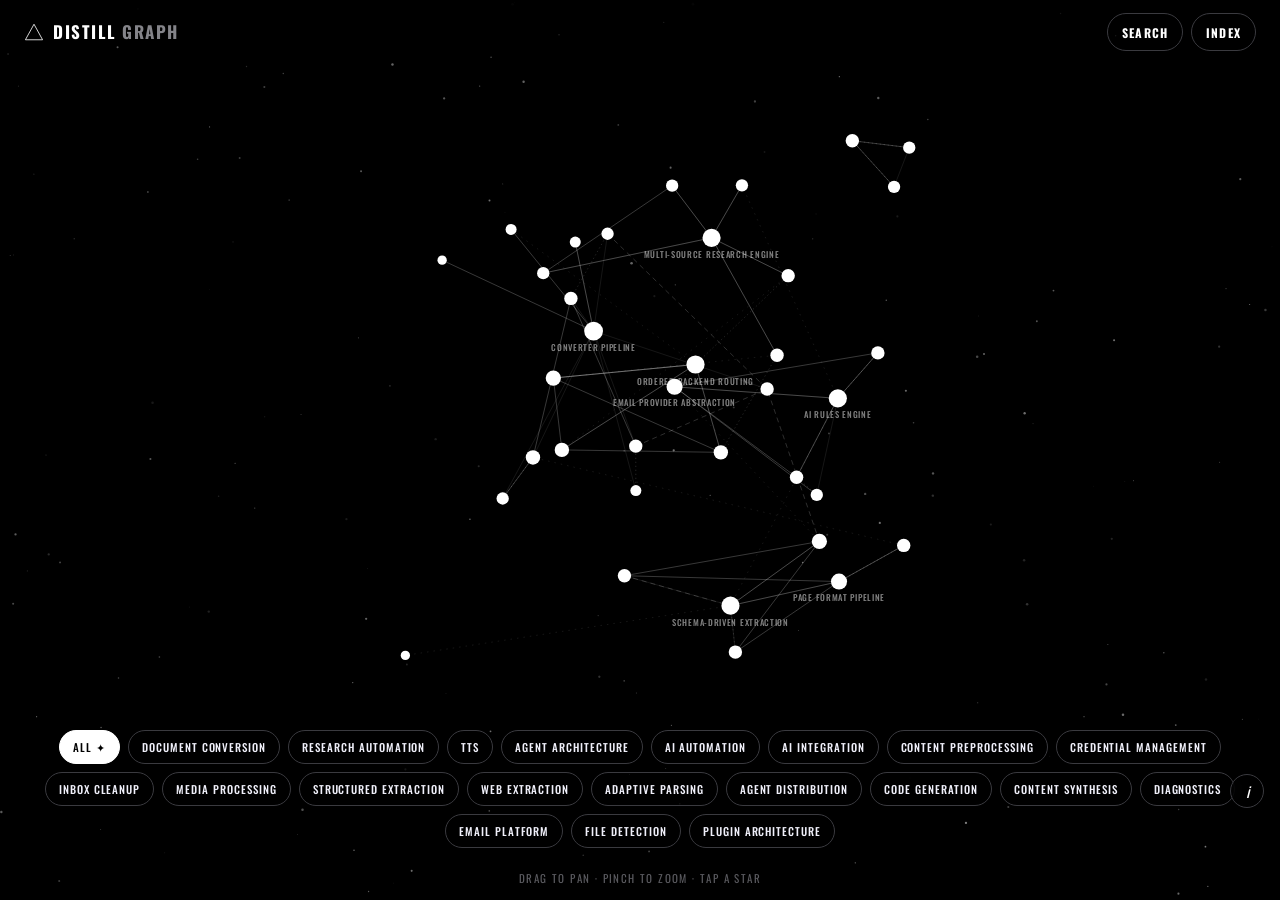
==== index.html @ c98cecdb "Build SpaceX-inspired PWA star chart for the distill-it knowledge graph Renders graph.json (36 patte" ====
<!DOCTYPE html>
<html lang="en">
<head>
<meta charset="UTF-8" />
<meta name="viewport" content="width=device-width, initial-scale=1.0, viewport-fit=cover" />
<meta name="theme-color" content="#000000" />
<meta name="description" content="A star chart of 33 engineering patterns distilled from 6 open-source repositories. Tap a star to read the study doc and build spec." />

<title>Distill ▲ Graph</title>

<!-- PWA -->
<link rel="manifest" href="manifest.webmanifest" />
<link rel="apple-touch-icon" href="icons/icon-192.png" />
<meta name="apple-mobile-web-app-capable" content="yes" />
<meta name="mobile-web-app-capable" content="yes" />
<meta name="apple-mobile-web-app-status-bar-style" content="black-translucent" />
<meta name="apple-mobile-web-app-title" content="Distill" />

<!-- Open Graph -->
<meta property="og:title" content="Distill ▲ Graph" />
<meta property="og:description" content="A star chart of 33 engineering patterns distilled from 6 repositories." />
<meta property="og:type" content="website" />

<!-- Type: D-DIN (brand) with Oswald (condensed) + Inter (body) as the resilient substitutes named in the brief -->
<link rel="preconnect" href="https://fonts.googleapis.com" />
<link rel="preconnect" href="https://fonts.gstatic.com" crossorigin />
<link rel="preconnect" href="https://fonts.cdnfonts.com" />
<link href="https://fonts.googleapis.com/css2?family=Oswald:wght@300;400;500;700&family=Inter:wght@400;500;700&display=swap" rel="stylesheet" />
<link href="https://fonts.cdnfonts.com/css/d-din" rel="stylesheet" />

<link rel="stylesheet" href="styles.css" />
</head>
<body>

<!-- ============ LOADER : the constellation forms ============ -->
<div id="loader" aria-hidden="true">
  <div class="loader-inner">
    <svg class="mark" viewBox="0 0 48 44" width="40" height="37" aria-hidden="true">
      <path d="M24 2 L46 42 L2 42 Z" fill="none" stroke="#ffffff" stroke-width="1.5" />
    </svg>
    <div class="loader-word">DISTILL <i>▲</i> GRAPH</div>
    <div class="loader-sub">MAPPING 33 PATTERNS · 6 REPOSITORIES</div>
    <div class="loader-track"><span id="loader-bar"></span></div>
  </div>
</div>

<!-- ============ TOP NAV (overlay) ============ -->
<header id="nav">
  <a class="brand" href="./" aria-label="Distill Graph — home">
    <svg class="brand-mark" viewBox="0 0 48 44" width="20" height="18" aria-hidden="true">
      <path d="M24 3 L45 41 L3 41 Z" fill="none" stroke="currentColor" stroke-width="2" />
    </svg>
    <span class="brand-word">DISTILL <em>GRAPH</em></span>
  </a>

  <div class="nav-actions">
    <button class="nav-btn" id="search-btn" aria-label="Search patterns">SEARCH</button>
    <button class="nav-btn" id="view-btn" aria-pressed="false">INDEX</button>
  </div>

  <div id="search-bar" hidden>
    <input id="search-input" type="search" placeholder="SEARCH PATTERNS, DOMAINS, REPOS…" autocomplete="off" spellcheck="false" aria-label="Search patterns" />
    <button class="nav-btn" id="search-close" aria-label="Close search">CLOSE</button>
  </div>
</header>

<!-- ============ MAP VIEW : the sky ============ -->
<main id="map-view">
  <svg id="sky" aria-label="Knowledge graph star map"></svg>

  <!-- constellation filter rail -->
  <nav id="domain-rail" aria-label="Filter by domain"></nav>

  <p id="hint">DRAG TO PAN · PINCH TO ZOOM · TAP A STAR</p>

  <button id="legend-btn" aria-label="Show edge legend">i</button>
  <div id="legend" hidden>
    <h4>EDGES</h4>
    <div class="leg-row"><span class="leg-line solid bright"></span>DEPENDS&nbsp;ON</div>
    <div class="leg-row"><span class="leg-line solid"></span>SAME&nbsp;REPO</div>
    <div class="leg-row"><span class="leg-line dotted"></span>SAME&nbsp;DOMAIN</div>
    <div class="leg-row"><span class="leg-line dashed"></span>ALTERNATIVE&nbsp;TO</div>
    <div class="leg-row"><span class="leg-line faint-dash"></span>SIMILAR&nbsp;PATTERN</div>
    <h4 style="margin-top:14px">SIZE</h4>
    <div class="leg-row"><span class="leg-star"></span>BRIGHTER = MORE CONNECTED</div>
  </div>
</main>

<!-- ============ INDEX VIEW : the manifest ============ -->
<section id="index-view" hidden>
  <div class="index-head">
    <p class="eyebrow">REPOSITORY INTELLIGENCE</p>
    <h1>INDEX</h1>
    <p class="index-stats" id="index-stats"></p>
  </div>
  <div id="index-list"></div>
  <footer class="site-footer">
    <span>DISTILL ▲ GRAPH</span>
    <span>BUILT WITH CLAUDE CODE · DATA FROM <a href="https://github.com/derrick-ships/distill-it" target="_blank" rel="noopener">DISTILL-IT</a></span>
  </footer>
</section>

<!-- ============ DETAIL SHEET ============ -->
<div id="scrim" hidden></div>
<aside id="sheet" hidden aria-label="Pattern detail" role="dialog" aria-modal="true">
  <button class="sheet-grip" id="sheet-grip" aria-label="Close detail"></button>
  <div class="sheet-body" id="sheet-body"></div>
</aside>

<script src="vendor/d3.v7.min.js"></script>
<script src="app.js"></script>
<script>
  if ("serviceWorker" in navigator) {
    window.addEventListener("load", () => {
      navigator.serviceWorker.register("sw.js").catch(() => {});
    });
  }
</script>
</body>
</html>
---- styles.css ----
/* ============================================================
   DISTILL ▲ GRAPH — SpaceX-inspired star chart
   Pure black canvas · white D-DIN display · zero accent color
   Tokens derived from DESIGN-spacex.md
   ============================================================ */

:root {
  /* color — black/white only, per brief */
  --black:        #000000;
  --soft:         #0a0a0a;
  --white:        #ffffff;
  --mute:         #f0f0fa;
  --hair:         #3a3a3f;
  --hair-soft:    #1c1c20;
  --ink-mute:     #5a5a5f;

  /* type */
  --display: "D-DIN", "Oswald", "Arial Narrow", Arial, sans-serif;
  --body:    "D-DIN", "Inter", system-ui, -apple-system, sans-serif;

  /* radius */
  --r-xs: 4px;
  --r-sm: 8px;
  --r-pill: 32px;

  /* spacing */
  --s-xxs: 4px; --s-xs: 8px; --s-sm: 12px; --s-md: 16px;
  --s-lg: 18px; --s-xl: 24px; --s-xxl: 32px; --s-huge: 48px;

  --nav-h: 56px;
}

* { box-sizing: border-box; margin: 0; padding: 0; }

html, body { height: 100%; }

body {
  background: var(--black);
  color: var(--white);
  font-family: var(--body);
  font-size: 16px;
  line-height: 1.5;
  letter-spacing: 0.32px;
  -webkit-font-smoothing: antialiased;
  text-rendering: optimizeLegibility;
  overflow: hidden;
  overscroll-behavior: none;
}

a { color: inherit; }

::selection { background: var(--white); color: var(--black); }

/* visible keyboard focus everywhere */
:focus-visible {
  outline: 1.5px solid var(--white);
  outline-offset: 3px;
}

/* ===================== LOADER ===================== */
#loader {
  position: fixed; inset: 0; z-index: 100;
  background: var(--black);
  display: grid; place-items: center;
  transition: opacity 0.7s ease, visibility 0.7s;
}
#loader.gone { opacity: 0; visibility: hidden; pointer-events: none; }
.loader-inner { text-align: center; padding: 0 24px; }
.loader-inner .mark { opacity: 0; animation: markIn 0.9s ease forwards; }
.loader-word {
  font-family: var(--display);
  font-weight: 700;
  text-transform: uppercase;
  font-size: clamp(28px, 9vw, 44px);
  line-height: 0.95;
  letter-spacing: 1.6px;
  margin-top: 18px;
}
.loader-word i { font-style: normal; opacity: 0.5; margin: 0 2px; }
.loader-sub {
  font-family: var(--display);
  text-transform: uppercase;
  font-size: 11px;
  letter-spacing: 1.6px;
  color: var(--mute);
  opacity: 0.6;
  margin-top: 12px;
}
.loader-track {
  width: min(220px, 60vw); height: 1px;
  background: var(--hair);
  margin: 24px auto 0;
  overflow: hidden;
}
#loader-bar {
  display: block; height: 100%; width: 0%;
  background: var(--white);
  transition: width 0.25s linear;
}
@keyframes markIn { to { opacity: 1; } }

/* far-background dust twinkle (decorative depth) */
@keyframes twinkle {
  0%, 100% { opacity: 0.12; }
  50%      { opacity: 0.55; }
}

/* ===================== TOP NAV ===================== */
#nav {
  position: fixed; top: 0; left: 0; right: 0; z-index: 40;
  display: flex; align-items: center; justify-content: space-between;
  height: calc(var(--nav-h) + env(safe-area-inset-top));
  padding: env(safe-area-inset-top) var(--s-md) 0;
  background: linear-gradient(to bottom, rgba(0,0,0,0.85), rgba(0,0,0,0));
  pointer-events: none;
}
#nav > * { pointer-events: auto; }

.brand {
  display: inline-flex; align-items: center; gap: 9px;
  text-decoration: none; color: var(--white);
}
.brand-mark { display: block; flex-shrink: 0; }
.brand-word {
  font-family: var(--display);
  font-weight: 700;
  text-transform: uppercase;
  font-size: 15px;
  letter-spacing: 1.5px;
}
.brand-word em { font-style: normal; color: var(--mute); opacity: 0.55; }

.nav-actions { display: flex; gap: var(--s-xs); }
.nav-btn {
  font-family: var(--display);
  font-weight: 700;
  text-transform: uppercase;
  font-size: 12px;
  letter-spacing: 1.17px;
  color: var(--white);
  background: transparent;
  border: 1px solid var(--hair);
  border-radius: var(--r-pill);
  padding: 9px 14px;
  min-height: 38px;
  cursor: pointer;
  transition: border-color 0.15s, background 0.15s, color 0.15s;
  white-space: nowrap;
}
.nav-btn:hover { border-color: var(--white); }
.nav-btn[aria-pressed="true"] { background: var(--white); color: var(--black); border-color: var(--white); }

/* search bar (expands over nav) */
#search-bar {
  position: absolute; top: 0; left: 0; right: 0;
  height: calc(var(--nav-h) + env(safe-area-inset-top));
  padding: env(safe-area-inset-top) var(--s-md) 0;
  display: flex; align-items: center; gap: var(--s-xs);
  background: var(--black);
}
#search-bar[hidden] { display: none; }
#search-input {
  flex: 1; min-width: 0;
  background: transparent;
  border: none;
  border-bottom: 1px solid var(--hair);
  color: var(--white);
  font-family: var(--display);
  font-weight: 400;
  text-transform: uppercase;
  font-size: 14px;
  letter-spacing: 1px;
  padding: 10px 2px;
  outline: none;
}
#search-input::placeholder { color: var(--ink-mute); }
#search-input:focus { border-bottom-color: var(--white); }

/* ===================== MAP VIEW ===================== */
#map-view { position: fixed; inset: 0; }
#sky { width: 100%; height: 100%; display: block; touch-action: none; }

/* edges — monochrome, differentiated by dash + opacity (not color) */
.edge {
  stroke: var(--white);
  fill: none;
  vector-effect: non-scaling-stroke;
  transition: stroke-opacity 0.3s ease;
}
.edge.depends-on     { stroke-opacity: 0.22; }
.edge.same-repo      { stroke-opacity: 0.085; }
.edge.same-domain    { stroke-opacity: 0.14; stroke-dasharray: 0.5 3.5; stroke-linecap: round; }
.edge.alternative-to { stroke-opacity: 0.18; stroke-dasharray: 5 4; }
.edge.similar-pattern{ stroke-opacity: 0.09; stroke-dasharray: 1.5 5; }
.edge.lit            { stroke-opacity: 0.8 !important; }
.edge.dim            { stroke-opacity: 0.025 !important; }

/* nodes — stars */
.node { cursor: pointer; transition: opacity 0.3s ease; }
.node .halo { fill: var(--white); opacity: 0; transition: opacity 0.3s; pointer-events: none; }
.node .hit  { fill: transparent; }
.node .star { fill: var(--white); transition: opacity 0.2s; }
.node .label {
  fill: var(--white);
  font-family: var(--display);
  font-weight: 500;
  text-transform: uppercase;
  font-size: 8.5px;
  letter-spacing: 0.7px;
  text-anchor: middle;
  pointer-events: none;
  opacity: 0;
  transition: opacity 0.25s;
}
.node.show-label .label { opacity: 0.5; }
.node.dim { opacity: 0.12; }
.node.lit .halo { opacity: 0.16; }
.node.lit .label { opacity: 0.92; }
.node.selected .halo { opacity: 0.28; }
.node.selected .label { opacity: 1; }

/* constellation filter rail */
#domain-rail {
  position: fixed; left: 0; right: 0;
  bottom: calc(env(safe-area-inset-bottom) + 44px);
  z-index: 30;
  display: flex; gap: var(--s-xs);
  padding: 0 var(--s-md);
  overflow-x: auto;
  scrollbar-width: none;
  -webkit-overflow-scrolling: touch;
  mask-image: linear-gradient(to right, transparent 0, #000 14px, #000 calc(100% - 14px), transparent 100%);
}
#domain-rail::-webkit-scrollbar { display: none; }
.chip {
  flex: 0 0 auto;
  font-family: var(--display);
  font-weight: 500;
  text-transform: uppercase;
  font-size: 11px;
  letter-spacing: 0.96px;
  color: var(--mute);
  background: rgba(0,0,0,0.5);
  border: 1px solid var(--hair);
  border-radius: var(--r-pill);
  padding: 8px 13px;
  min-height: 34px;
  cursor: pointer;
  backdrop-filter: blur(6px);
  -webkit-backdrop-filter: blur(6px);
  transition: border-color 0.15s, color 0.15s, background 0.15s;
  white-space: nowrap;
}
.chip:hover { border-color: var(--white); color: var(--white); }
.chip.active { background: var(--white); color: var(--black); border-color: var(--white); }

#hint {
  position: fixed; left: 0; right: 0;
  bottom: calc(env(safe-area-inset-bottom) + 14px);
  z-index: 25;
  text-align: center;
  font-family: var(--display);
  text-transform: uppercase;
  font-size: 10px;
  letter-spacing: 1.4px;
  color: var(--ink-mute);
  transition: opacity 0.5s;
}
#hint.gone { opacity: 0; }

/* legend */
#legend-btn {
  position: fixed; z-index: 30;
  right: var(--s-md);
  bottom: calc(env(safe-area-inset-bottom) + 92px);
  width: 34px; height: 34px;
  border-radius: 50%;
  border: 1px solid var(--hair);
  background: rgba(0,0,0,0.5);
  backdrop-filter: blur(6px);
  -webkit-backdrop-filter: blur(6px);
  color: var(--white);
  font-family: var(--display);
  font-style: italic;
  font-size: 15px;
  cursor: pointer;
}
#legend-btn:hover { border-color: var(--white); }
#legend {
  position: fixed; z-index: 31;
  right: var(--s-md);
  bottom: calc(env(safe-area-inset-bottom) + 134px);
  background: rgba(10,10,10,0.92);
  border: 1px solid var(--hair);
  border-radius: var(--r-sm);
  padding: 14px 16px;
  backdrop-filter: blur(10px);
  -webkit-backdrop-filter: blur(10px);
}
#legend[hidden] { display: none; }
#legend h4 {
  font-family: var(--display); font-weight: 700;
  text-transform: uppercase; font-size: 10px; letter-spacing: 1px;
  color: var(--ink-mute); margin-bottom: 9px;
}
.leg-row {
  display: flex; align-items: center; gap: 10px;
  font-family: var(--display); text-transform: uppercase;
  font-size: 10.5px; letter-spacing: 0.8px; color: var(--mute);
  margin-bottom: 7px;
}
.leg-line { width: 22px; height: 0; flex-shrink: 0; border-top: 1px solid rgba(255,255,255,0.7); }
.leg-line.solid.bright { border-top-color: #fff; }
.leg-line.solid { border-top-color: rgba(255,255,255,0.35); }
.leg-line.dotted { border-top: 1px dotted rgba(255,255,255,0.6); }
.leg-line.dashed { border-top: 1px dashed rgba(255,255,255,0.7); }
.leg-line.faint-dash { border-top: 1px dashed rgba(255,255,255,0.3); }
.leg-star { width: 8px; height: 8px; border-radius: 50%; background: #fff; flex-shrink: 0; box-shadow: 0 0 6px 1px rgba(255,255,255,0.5); }

/* ===================== INDEX VIEW ===================== */
#index-view {
  position: fixed; inset: 0; z-index: 20;
  background: var(--black);
  overflow-y: auto;
  -webkit-overflow-scrolling: touch;
  padding-top: calc(var(--nav-h) + env(safe-area-inset-top));
}
#index-view[hidden] { display: none; }
.index-head { padding: var(--s-xxl) var(--s-md) var(--s-xl); }
.eyebrow {
  font-family: var(--display); text-transform: uppercase;
  font-size: 11px; font-weight: 400; letter-spacing: 1.6px;
  color: var(--ink-mute); line-height: 2;
}
.index-head h1 {
  font-family: var(--display); font-weight: 700;
  text-transform: uppercase;
  font-size: clamp(48px, 18vw, 80px);
  line-height: 0.95; letter-spacing: 1.6px;
  margin: 4px 0 10px;
}
.index-stats {
  font-family: var(--display); text-transform: uppercase;
  font-size: 12px; letter-spacing: 0.96px; color: var(--mute);
}
.idx-group { border-top: 1px solid var(--hair-soft); }
.idx-domain {
  font-family: var(--display); text-transform: uppercase;
  font-size: 11px; letter-spacing: 1.6px; color: var(--ink-mute);
  padding: var(--s-md) var(--s-md) 6px;
}
.idx-row {
  display: flex; align-items: baseline; gap: var(--s-sm);
  width: 100%; text-align: left;
  padding: var(--s-md);
  background: transparent; border: none;
  border-top: 1px solid var(--hair-soft);
  color: var(--white); cursor: pointer;
  transition: background 0.15s;
}
.idx-row:hover { background: var(--soft); }
.idx-row .idx-label {
  font-family: var(--display); font-weight: 700; text-transform: uppercase;
  font-size: 17px; letter-spacing: 0.6px; line-height: 1.15; flex: 1;
}
.idx-row .idx-repo {
  font-family: var(--display); text-transform: uppercase;
  font-size: 10px; letter-spacing: 0.96px; color: var(--ink-mute);
  white-space: nowrap;
}
.site-footer {
  display: flex; flex-direction: column; gap: 6px;
  padding: var(--s-huge) var(--s-md) calc(var(--s-huge) + env(safe-area-inset-bottom));
  border-top: 1px solid var(--hair-soft); margin-top: var(--s-xl);
  font-family: var(--display); text-transform: uppercase;
  font-size: 11px; letter-spacing: 0.96px; color: var(--ink-mute);
}
.site-footer a { text-decoration: underline; color: var(--mute); }

/* ===================== DETAIL SHEET ===================== */
#scrim {
  position: fixed; inset: 0; z-index: 50;
  background: rgba(0,0,0,0.55);
  opacity: 0; transition: opacity 0.3s;
}
#scrim.in { opacity: 1; }
#scrim[hidden] { display: none; }

#sheet {
  position: fixed; z-index: 51;
  left: 0; right: 0; bottom: 0;
  max-height: 82vh;
  background: var(--soft);
  border-top: 1px solid var(--hair);
  border-radius: 16px 16px 0 0;
  transform: translateY(101%);
  transition: transform 0.34s cubic-bezier(0.22, 1, 0.36, 1);
  display: flex; flex-direction: column;
  padding-bottom: env(safe-area-inset-bottom);
}
#sheet.in { transform: translateY(0); }
#sheet[hidden] { display: none; }
.sheet-grip {
  align-self: center;
  width: 42px; height: 4px; border-radius: 99px;
  background: var(--hair); border: none;
  margin: 10px 0 4px; cursor: pointer; flex-shrink: 0;
}
.sheet-body {
  overflow-y: auto; -webkit-overflow-scrolling: touch;
  padding: var(--s-md) var(--s-xl) var(--s-xxl);
}

.sheet-eyebrow {
  font-family: var(--display); text-transform: uppercase;
  font-size: 11px; font-weight: 400; letter-spacing: 1.6px;
  color: var(--ink-mute); line-height: 2;
}
.sheet-title {
  font-family: var(--display); font-weight: 700; text-transform: uppercase;
  font-size: clamp(30px, 9vw, 44px); line-height: 1.0; letter-spacing: 1px;
  margin: 4px 0 10px;
}
.sheet-from {
  font-family: var(--display); text-transform: uppercase;
  font-size: 12px; letter-spacing: 0.96px; color: var(--mute);
}
.sheet-from a { text-decoration: underline; }
.sheet-summary {
  font-family: var(--body); font-size: 15px; line-height: 1.7;
  letter-spacing: 0.32px; color: var(--mute);
  margin: var(--s-md) 0 var(--s-xl);
}
.sheet-rule { height: 1px; background: var(--hair-soft); margin: var(--s-md) 0; }

.cta-row { display: flex; flex-direction: column; gap: var(--s-sm); }
.cta {
  display: inline-flex; align-items: center; justify-content: space-between;
  gap: var(--s-sm);
  font-family: var(--display); font-weight: 700; text-transform: uppercase;
  font-size: 13px; letter-spacing: 1.17px;
  color: var(--white); text-decoration: none;
  background: transparent;
  border: 1px solid var(--white);
  border-radius: var(--r-pill);
  padding: 16px 22px;
  min-height: 50px;
  transition: background 0.15s, color 0.15s;
}
.cta:hover { background: var(--white); color: var(--black); }
.cta .arr { font-style: normal; }

.connected-head {
  font-family: var(--display); text-transform: uppercase;
  font-size: 11px; letter-spacing: 1.6px; color: var(--ink-mute);
  margin: var(--s-xl) 0 var(--s-sm);
}
.conn-list { display: flex; flex-wrap: wrap; gap: var(--s-xs); }
.conn {
  font-family: var(--display); text-transform: uppercase;
  font-size: 11px; letter-spacing: 0.8px; color: var(--mute);
  background: transparent; border: 1px solid var(--hair);
  border-radius: var(--r-pill); padding: 8px 12px; min-height: 34px;
  cursor: pointer; transition: border-color 0.15s, color 0.15s;
}
.conn:hover { border-color: var(--white); color: var(--white); }
.conn em { font-style: normal; color: var(--ink-mute); margin-left: 6px; }

/* ===================== RESPONSIVE ===================== */
@media (min-width: 768px) {
  :root { --nav-h: 64px; }
  #nav { padding-left: var(--s-xl); padding-right: var(--s-xl); }
  .brand-word { font-size: 17px; }
  #domain-rail { justify-content: center; flex-wrap: wrap; overflow: visible; mask-image: none; bottom: calc(env(safe-area-inset-bottom) + 52px); row-gap: var(--s-xs); }
  #hint { font-size: 11px; }
}

/* desktop: sheet becomes a right-docked mission console */
@media (min-width: 1024px) {
  #sheet {
    left: auto; right: 0; top: 0; bottom: 0;
    width: 400px; max-height: none;
    border-radius: 0; border-top: none; border-left: 1px solid var(--hair);
    transform: translateX(101%);
  }
  #sheet.in { transform: translateX(0); }
  .sheet-grip { display: none; }
  .sheet-body { padding-top: calc(var(--nav-h) + var(--s-md)); }
  #scrim { background: rgba(0,0,0,0.35); }
  .index-head { padding-left: var(--s-huge); padding-right: var(--s-huge); }
  .idx-domain, .idx-row { padding-left: var(--s-huge); padding-right: var(--s-huge); }
  .site-footer { padding-left: var(--s-huge); padding-right: var(--s-huge); }
}

/* ===================== REDUCED MOTION ===================== */
@media (prefers-reduced-motion: reduce) {
  *, *::before, *::after {
    animation-duration: 0.001ms !important;
    transition-duration: 0.05ms !important;
  }
  #loader .mark { opacity: 1; animation: none; }
}
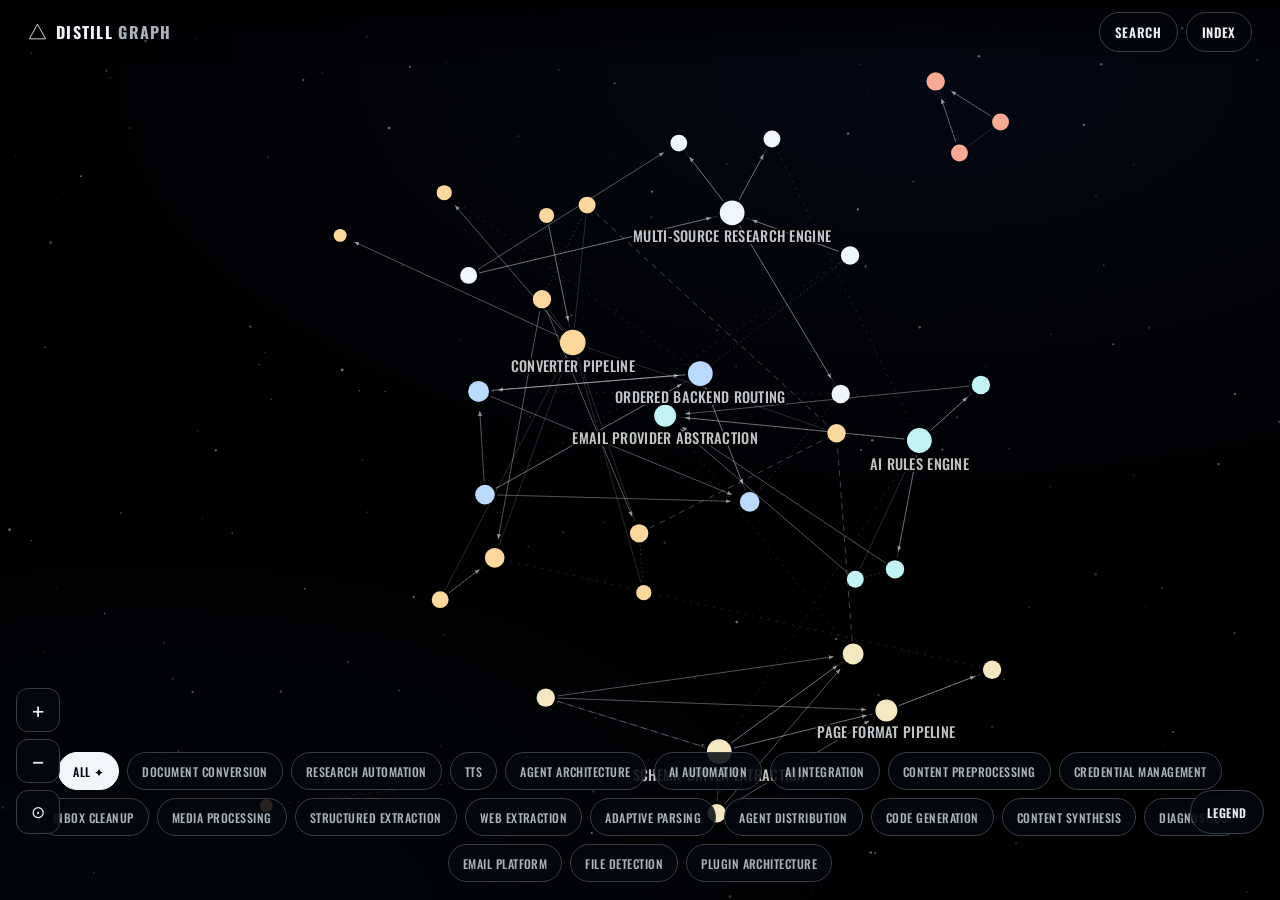
==== commit ae3c464a: "Redesign v2: spectral stars, named constellations, animated zoom, contrast Addresses feedback that t" ====
--- a/index.html
+++ b/index.html
@@ -3,12 +3,11 @@
 <head>
 <meta charset="UTF-8" />
 <meta name="viewport" content="width=device-width, initial-scale=1.0, viewport-fit=cover" />
-<meta name="theme-color" content="#000000" />
-<meta name="description" content="A star chart of 33 engineering patterns distilled from 6 open-source repositories. Tap a star to read the study doc and build spec." />
+<meta name="theme-color" content="#05060a" />
+<meta name="description" content="A star chart of 36 engineering patterns distilled from 7 open-source repositories. Tap a star to read the study doc and build spec." />
 
 <title>Distill ▲ Graph</title>
 
-<!-- PWA -->
 <link rel="manifest" href="manifest.webmanifest" />
 <link rel="apple-touch-icon" href="icons/icon-192.png" />
 <meta name="apple-mobile-web-app-capable" content="yes" />
@@ -16,91 +15,86 @@
 <meta name="apple-mobile-web-app-status-bar-style" content="black-translucent" />
 <meta name="apple-mobile-web-app-title" content="Distill" />
 
-<!-- Open Graph -->
 <meta property="og:title" content="Distill ▲ Graph" />
-<meta property="og:description" content="A star chart of 33 engineering patterns distilled from 6 repositories." />
+<meta property="og:description" content="A star chart of 36 engineering patterns distilled from 7 repositories." />
 <meta property="og:type" content="website" />
 
-<!-- Type: D-DIN (brand) with Oswald (condensed) + Inter (body) as the resilient substitutes named in the brief -->
 <link rel="preconnect" href="https://fonts.googleapis.com" />
 <link rel="preconnect" href="https://fonts.gstatic.com" crossorigin />
-<link rel="preconnect" href="https://fonts.cdnfonts.com" />
-<link href="https://fonts.googleapis.com/css2?family=Oswald:wght@300;400;500;700&family=Inter:wght@400;500;700&display=swap" rel="stylesheet" />
-<link href="https://fonts.cdnfonts.com/css/d-din" rel="stylesheet" />
+<link href="https://fonts.googleapis.com/css2?family=Oswald:wght@400;500;600;700&family=Inter:wght@400;500;600&family=JetBrains+Mono:wght@400;500;700&display=swap" rel="stylesheet" />
 
 <link rel="stylesheet" href="styles.css" />
 </head>
 <body>
 
-<!-- ============ LOADER : the constellation forms ============ -->
+<!-- LOADER -->
 <div id="loader" aria-hidden="true">
   <div class="loader-inner">
     <svg class="mark" viewBox="0 0 48 44" width="40" height="37" aria-hidden="true">
-      <path d="M24 2 L46 42 L2 42 Z" fill="none" stroke="#ffffff" stroke-width="1.5" />
+      <path d="M24 2 L46 42 L2 42 Z" fill="none" stroke="currentColor" stroke-width="1.5" />
     </svg>
     <div class="loader-word">DISTILL <i>▲</i> GRAPH</div>
-    <div class="loader-sub">MAPPING 33 PATTERNS · 6 REPOSITORIES</div>
+    <div class="loader-sub">Mapping 36 patterns across 7 repositories</div>
     <div class="loader-track"><span id="loader-bar"></span></div>
   </div>
 </div>
 
-<!-- ============ TOP NAV (overlay) ============ -->
+<!-- TOP NAV -->
 <header id="nav">
   <a class="brand" href="./" aria-label="Distill Graph — home">
-    <svg class="brand-mark" viewBox="0 0 48 44" width="20" height="18" aria-hidden="true">
-      <path d="M24 3 L45 41 L3 41 Z" fill="none" stroke="currentColor" stroke-width="2" />
+    <svg class="brand-mark" viewBox="0 0 48 44" width="19" height="17" aria-hidden="true">
+      <path d="M24 3 L45 41 L3 41 Z" fill="none" stroke="currentColor" stroke-width="2.2" />
     </svg>
     <span class="brand-word">DISTILL <em>GRAPH</em></span>
   </a>
-
   <div class="nav-actions">
-    <button class="nav-btn" id="search-btn" aria-label="Search patterns">SEARCH</button>
-    <button class="nav-btn" id="view-btn" aria-pressed="false">INDEX</button>
+    <button class="nav-btn" id="search-btn" aria-label="Search patterns">Search</button>
+    <button class="nav-btn" id="view-btn" aria-pressed="false">Index</button>
   </div>
-
   <div id="search-bar" hidden>
-    <input id="search-input" type="search" placeholder="SEARCH PATTERNS, DOMAINS, REPOS…" autocomplete="off" spellcheck="false" aria-label="Search patterns" />
-    <button class="nav-btn" id="search-close" aria-label="Close search">CLOSE</button>
+    <input id="search-input" type="search" placeholder="Search patterns, domains, repos" autocomplete="off" spellcheck="false" aria-label="Search patterns" />
+    <button class="nav-btn" id="search-close" aria-label="Close search">Close</button>
   </div>
 </header>
 
-<!-- ============ MAP VIEW : the sky ============ -->
+<!-- MAP -->
 <main id="map-view">
   <svg id="sky" aria-label="Knowledge graph star map"></svg>
 
-  <!-- constellation filter rail -->
+  <!-- domain context panel (top), shown when a constellation is active -->
+  <div id="domain-info" hidden>
+    <div class="di-head"><span class="di-dot"></span><span class="di-name"></span><span class="di-count"></span></div>
+    <p class="di-desc"></p>
+  </div>
+
   <nav id="domain-rail" aria-label="Filter by domain"></nav>
+  <p id="hint">Drag to pan · pinch or use + / − to zoom · tap a star</p>
 
-  <p id="hint">DRAG TO PAN · PINCH TO ZOOM · TAP A STAR</p>
+  <div id="zoom-controls" aria-label="Zoom controls">
+    <button id="zoom-in" aria-label="Zoom in">+</button>
+    <button id="zoom-out" aria-label="Zoom out">−</button>
+    <button id="zoom-reset" aria-label="Reset view">⊙</button>
+  </div>
 
-  <button id="legend-btn" aria-label="Show edge legend">i</button>
-  <div id="legend" hidden>
-    <h4>EDGES</h4>
-    <div class="leg-row"><span class="leg-line solid bright"></span>DEPENDS&nbsp;ON</div>
-    <div class="leg-row"><span class="leg-line solid"></span>SAME&nbsp;REPO</div>
-    <div class="leg-row"><span class="leg-line dotted"></span>SAME&nbsp;DOMAIN</div>
-    <div class="leg-row"><span class="leg-line dashed"></span>ALTERNATIVE&nbsp;TO</div>
-    <div class="leg-row"><span class="leg-line faint-dash"></span>SIMILAR&nbsp;PATTERN</div>
-    <h4 style="margin-top:14px">SIZE</h4>
-    <div class="leg-row"><span class="leg-star"></span>BRIGHTER = MORE CONNECTED</div>
-  </div>
+  <button id="legend-btn" aria-label="Toggle legend">Legend</button>
+  <div id="legend" hidden></div>
 </main>
 
-<!-- ============ INDEX VIEW : the manifest ============ -->
+<!-- INDEX -->
 <section id="index-view" hidden>
   <div class="index-head">
-    <p class="eyebrow">REPOSITORY INTELLIGENCE</p>
-    <h1>INDEX</h1>
+    <p class="eyebrow">Repository intelligence</p>
+    <h1>Index</h1>
     <p class="index-stats" id="index-stats"></p>
   </div>
   <div id="index-list"></div>
   <footer class="site-footer">
-    <span>DISTILL ▲ GRAPH</span>
-    <span>BUILT WITH CLAUDE CODE · DATA FROM <a href="https://github.com/derrick-ships/distill-it" target="_blank" rel="noopener">DISTILL-IT</a></span>
+    <span>Distill ▲ Graph</span>
+    <span>Built with Claude Code · data from <a href="https://github.com/derrick-ships/distill-it" target="_blank" rel="noopener">distill-it</a></span>
   </footer>
 </section>
 
-<!-- ============ DETAIL SHEET ============ -->
+<!-- DETAIL SHEET -->
 <div id="scrim" hidden></div>
 <aside id="sheet" hidden aria-label="Pattern detail" role="dialog" aria-modal="true">
   <button class="sheet-grip" id="sheet-grip" aria-label="Close detail"></button>
@@ -111,8 +105,8 @@
 <script src="app.js"></script>
 <script>
   if ("serviceWorker" in navigator) {
-    window.addEventListener("load", () => {
-      navigator.serviceWorker.register("sw.js").catch(() => {});
+    window.addEventListener("load", function () {
+      navigator.serviceWorker.register("sw.js").catch(function () {});
     });
   }
 </script>
--- a/styles.css
+++ b/styles.css
@@ -1,109 +1,80 @@
 /* ============================================================
-   DISTILL ▲ GRAPH — SpaceX-inspired star chart
-   Pure black canvas · white D-DIN display · zero accent color
-   Tokens derived from DESIGN-spacex.md
+   DISTILL ▲ GRAPH — v2
+   Deep-space star chart. OKLCH cool-tinted neutrals, three type
+   families (Oswald display / Inter body / JetBrains Mono data),
+   spectral star color by source repo, named constellations.
    ============================================================ */
 
 :root {
-  /* color — black/white only, per brief */
-  --black:        #000000;
-  --soft:         #0a0a0a;
-  --white:        #ffffff;
-  --mute:         #f0f0fa;
-  --hair:         #3a3a3f;
-  --hair-soft:    #1c1c20;
-  --ink-mute:     #5a5a5f;
-
-  /* type */
-  --display: "D-DIN", "Oswald", "Arial Narrow", Arial, sans-serif;
-  --body:    "D-DIN", "Inter", system-ui, -apple-system, sans-serif;
-
-  /* radius */
-  --r-xs: 4px;
-  --r-sm: 8px;
-  --r-pill: 32px;
-
-  /* spacing */
-  --s-xxs: 4px; --s-xs: 8px; --s-sm: 12px; --s-md: 16px;
-  --s-lg: 18px; --s-xl: 24px; --s-xxl: 32px; --s-huge: 48px;
-
-  --nav-h: 56px;
+  /* cool-tinted neutrals (never pure black/white) */
+  --canvas:      oklch(0.09 0.014 256);
+  --canvas-deep: oklch(0.045 0.012 256);
+  --surface:     oklch(0.13 0.016 256);
+  --ink:         oklch(0.97 0.008 250);
+  --text-1:      oklch(0.95 0.006 250);
+  --text-2:      oklch(0.76 0.016 250);   /* AA secondary on canvas */
+  --text-3:      oklch(0.63 0.018 250);   /* AA-large tertiary */
+  --hair:        oklch(0.36 0.016 256);
+  --hair-soft:   oklch(0.22 0.013 256);
+  --star:        oklch(0.97 0.01 250);
+
+  --display: "Oswald", "Arial Narrow", Arial, sans-serif;
+  --body:    "Inter", system-ui, -apple-system, sans-serif;
+  --mono:    "JetBrains Mono", ui-monospace, SFMono-Regular, Menlo, monospace;
+
+  --r-sm: 8px; --r-md: 14px; --r-pill: 999px;
+  --s-xs: 8px; --s-sm: 12px; --s-md: 16px; --s-lg: 20px; --s-xl: 28px; --s-2xl: 40px;
+  --nav-h: 58px;
+  --ease: cubic-bezier(0.16, 1, 0.3, 1); /* ease-out-expo */
 }
 
 * { box-sizing: border-box; margin: 0; padding: 0; }
-
 html, body { height: 100%; }
 
 body {
-  background: var(--black);
-  color: var(--white);
+  background:
+    radial-gradient(125% 90% at 72% 8%, oklch(0.17 0.045 268 / 0.55), transparent 58%),
+    radial-gradient(110% 85% at 12% 102%, oklch(0.15 0.04 226 / 0.45), transparent 55%),
+    var(--canvas-deep);
+  color: var(--text-1);
   font-family: var(--body);
   font-size: 16px;
-  line-height: 1.5;
-  letter-spacing: 0.32px;
+  line-height: 1.55;
   -webkit-font-smoothing: antialiased;
   text-rendering: optimizeLegibility;
   overflow: hidden;
   overscroll-behavior: none;
 }
-
 a { color: inherit; }
-
-::selection { background: var(--white); color: var(--black); }
-
-/* visible keyboard focus everywhere */
-:focus-visible {
-  outline: 1.5px solid var(--white);
-  outline-offset: 3px;
-}
+::selection { background: var(--ink); color: var(--canvas-deep); }
+:focus-visible { outline: 2px solid var(--ink); outline-offset: 3px; border-radius: 2px; }
 
 /* ===================== LOADER ===================== */
 #loader {
   position: fixed; inset: 0; z-index: 100;
-  background: var(--black);
+  background: var(--canvas-deep);
   display: grid; place-items: center;
-  transition: opacity 0.7s ease, visibility 0.7s;
+  color: var(--ink);
+  transition: opacity 0.7s var(--ease), visibility 0.7s;
 }
 #loader.gone { opacity: 0; visibility: hidden; pointer-events: none; }
 .loader-inner { text-align: center; padding: 0 24px; }
-.loader-inner .mark { opacity: 0; animation: markIn 0.9s ease forwards; }
+.loader-inner .mark { opacity: 0; animation: markIn 0.9s var(--ease) forwards; }
 .loader-word {
-  font-family: var(--display);
-  font-weight: 700;
-  text-transform: uppercase;
-  font-size: clamp(28px, 9vw, 44px);
-  line-height: 0.95;
-  letter-spacing: 1.6px;
-  margin-top: 18px;
-}
-.loader-word i { font-style: normal; opacity: 0.5; margin: 0 2px; }
+  font-family: var(--display); font-weight: 700; text-transform: uppercase;
+  font-size: clamp(30px, 9vw, 46px); line-height: 1; letter-spacing: 0.06em;
+  margin-top: 16px;
+}
+.loader-word i { font-style: normal; color: var(--text-2); margin: 0 3px; }
 .loader-sub {
-  font-family: var(--display);
-  text-transform: uppercase;
-  font-size: 11px;
-  letter-spacing: 1.6px;
-  color: var(--mute);
-  opacity: 0.6;
-  margin-top: 12px;
-}
-.loader-track {
-  width: min(220px, 60vw); height: 1px;
-  background: var(--hair);
-  margin: 24px auto 0;
-  overflow: hidden;
-}
-#loader-bar {
-  display: block; height: 100%; width: 0%;
-  background: var(--white);
-  transition: width 0.25s linear;
-}
+  font-family: var(--mono); font-size: 12.5px; letter-spacing: 0.02em;
+  color: var(--text-2); margin-top: 14px;
+}
+.loader-track { width: min(220px, 60vw); height: 1px; background: var(--hair); margin: 24px auto 0; overflow: hidden; }
+#loader-bar { display: block; height: 100%; width: 0%; background: var(--ink); transition: width 0.25s linear; }
 @keyframes markIn { to { opacity: 1; } }
 
-/* far-background dust twinkle (decorative depth) */
-@keyframes twinkle {
-  0%, 100% { opacity: 0.12; }
-  50%      { opacity: 0.55; }
-}
+@keyframes twinkle { 0%, 100% { opacity: 0.12; } 50% { opacity: 0.6; } }
 
 /* ===================== TOP NAV ===================== */
 #nav {
@@ -111,392 +82,246 @@
   display: flex; align-items: center; justify-content: space-between;
   height: calc(var(--nav-h) + env(safe-area-inset-top));
   padding: env(safe-area-inset-top) var(--s-md) 0;
-  background: linear-gradient(to bottom, rgba(0,0,0,0.85), rgba(0,0,0,0));
+  background: linear-gradient(to bottom, oklch(0.045 0.012 256 / 0.92), transparent);
   pointer-events: none;
 }
 #nav > * { pointer-events: auto; }
-
-.brand {
-  display: inline-flex; align-items: center; gap: 9px;
-  text-decoration: none; color: var(--white);
-}
+.brand { display: inline-flex; align-items: center; gap: 9px; text-decoration: none; color: var(--ink); }
 .brand-mark { display: block; flex-shrink: 0; }
-.brand-word {
-  font-family: var(--display);
-  font-weight: 700;
-  text-transform: uppercase;
-  font-size: 15px;
-  letter-spacing: 1.5px;
-}
-.brand-word em { font-style: normal; color: var(--mute); opacity: 0.55; }
+.brand-word { font-family: var(--display); font-weight: 700; text-transform: uppercase; font-size: 16px; letter-spacing: 0.08em; }
+.brand-word em { font-style: normal; color: var(--text-2); }
 
 .nav-actions { display: flex; gap: var(--s-xs); }
 .nav-btn {
-  font-family: var(--display);
-  font-weight: 700;
-  text-transform: uppercase;
-  font-size: 12px;
-  letter-spacing: 1.17px;
-  color: var(--white);
-  background: transparent;
-  border: 1px solid var(--hair);
-  border-radius: var(--r-pill);
-  padding: 9px 14px;
-  min-height: 38px;
-  cursor: pointer;
-  transition: border-color 0.15s, background 0.15s, color 0.15s;
+  font-family: var(--display); font-weight: 600; text-transform: uppercase;
+  font-size: 13px; letter-spacing: 0.05em;
+  color: var(--text-1); background: oklch(0.13 0.016 256 / 0.7);
+  border: 1px solid var(--hair); border-radius: var(--r-pill);
+  padding: 9px 15px; min-height: 40px; cursor: pointer;
+  transition: border-color 0.18s, background 0.18s, color 0.18s;
   white-space: nowrap;
 }
-.nav-btn:hover { border-color: var(--white); }
-.nav-btn[aria-pressed="true"] { background: var(--white); color: var(--black); border-color: var(--white); }
-
-/* search bar (expands over nav) */
+.nav-btn:hover { border-color: var(--ink); }
+.nav-btn[aria-pressed="true"] { background: var(--ink); color: var(--canvas-deep); border-color: var(--ink); }
+
 #search-bar {
   position: absolute; top: 0; left: 0; right: 0;
   height: calc(var(--nav-h) + env(safe-area-inset-top));
   padding: env(safe-area-inset-top) var(--s-md) 0;
-  display: flex; align-items: center; gap: var(--s-xs);
-  background: var(--black);
+  display: flex; align-items: center; gap: var(--s-xs); background: var(--canvas-deep);
 }
 #search-bar[hidden] { display: none; }
 #search-input {
-  flex: 1; min-width: 0;
-  background: transparent;
-  border: none;
-  border-bottom: 1px solid var(--hair);
-  color: var(--white);
-  font-family: var(--display);
-  font-weight: 400;
-  text-transform: uppercase;
-  font-size: 14px;
-  letter-spacing: 1px;
-  padding: 10px 2px;
-  outline: none;
-}
-#search-input::placeholder { color: var(--ink-mute); }
-#search-input:focus { border-bottom-color: var(--white); }
-
-/* ===================== MAP VIEW ===================== */
+  flex: 1; min-width: 0; background: transparent; border: none;
+  border-bottom: 1px solid var(--hair); color: var(--text-1);
+  font-family: var(--body); font-size: 15px; padding: 11px 2px; outline: none;
+}
+#search-input::placeholder { color: var(--text-3); }
+#search-input:focus { border-bottom-color: var(--ink); }
+
+/* ===================== MAP ===================== */
 #map-view { position: fixed; inset: 0; }
 #sky { width: 100%; height: 100%; display: block; touch-action: none; }
 
-/* edges — monochrome, differentiated by dash + opacity (not color) */
-.edge {
-  stroke: var(--white);
-  fill: none;
-  vector-effect: non-scaling-stroke;
-  transition: stroke-opacity 0.3s ease;
-}
-.edge.depends-on     { stroke-opacity: 0.22; }
-.edge.same-repo      { stroke-opacity: 0.085; }
-.edge.same-domain    { stroke-opacity: 0.14; stroke-dasharray: 0.5 3.5; stroke-linecap: round; }
-.edge.alternative-to { stroke-opacity: 0.18; stroke-dasharray: 5 4; }
-.edge.similar-pattern{ stroke-opacity: 0.09; stroke-dasharray: 1.5 5; }
-.edge.lit            { stroke-opacity: 0.8 !important; }
-.edge.dim            { stroke-opacity: 0.025 !important; }
-
-/* nodes — stars */
-.node { cursor: pointer; transition: opacity 0.3s ease; }
-.node .halo { fill: var(--white); opacity: 0; transition: opacity 0.3s; pointer-events: none; }
-.node .hit  { fill: transparent; }
-.node .star { fill: var(--white); transition: opacity 0.2s; }
+/* edges — brighter, clearer; types differ by brightness + dash + arrow */
+.edge { stroke: var(--ink); fill: none; stroke-opacity: 0.18; vector-effect: non-scaling-stroke; transition: stroke-opacity 0.3s var(--ease); }
+.edge.depends-on     { stroke-opacity: 0.34; }
+.edge.same-repo      { stroke-opacity: 0.16; }
+.edge.same-domain    { stroke-opacity: 0.22; stroke-dasharray: 0.5 4; stroke-linecap: round; }
+.edge.alternative-to { stroke-opacity: 0.28; stroke-dasharray: 6 5; }
+.edge.similar-pattern{ stroke-opacity: 0.14; stroke-dasharray: 2 6; }
+.edge.lit { stroke-opacity: 0.9 !important; }
+.edge.dim { stroke-opacity: 0.04 !important; }
+
+.arrowhead { fill: var(--ink); opacity: 0.5; }
+
+/* nodes — stars (fill set per-repo in JS) */
+.node { cursor: pointer; transition: opacity 0.3s var(--ease); }
+.node .halo { opacity: 0; transition: opacity 0.3s; pointer-events: none; }
+.node .hit { fill: transparent; }
 .node .label {
-  fill: var(--white);
-  font-family: var(--display);
-  font-weight: 500;
-  text-transform: uppercase;
-  font-size: 8.5px;
-  letter-spacing: 0.7px;
-  text-anchor: middle;
-  pointer-events: none;
-  opacity: 0;
+  fill: var(--text-1); font-family: var(--display); font-weight: 500;
+  text-transform: uppercase; font-size: 11px; letter-spacing: 0.02em;
+  text-anchor: middle; pointer-events: none; opacity: 0;
+  paint-order: stroke; stroke: var(--canvas-deep); stroke-width: 3px; stroke-linejoin: round;
   transition: opacity 0.25s;
 }
-.node.show-label .label { opacity: 0.5; }
-.node.dim { opacity: 0.12; }
-.node.lit .halo { opacity: 0.16; }
-.node.lit .label { opacity: 0.92; }
-.node.selected .halo { opacity: 0.28; }
+.node.show-label .label { opacity: 0.82; }
+.node.dim { opacity: 0.13; }
+.node.lit .halo { opacity: 0.9; }
+.node.lit .label { opacity: 1; }
+.node.selected .halo { opacity: 1; }
 .node.selected .label { opacity: 1; }
 
-/* constellation filter rail */
+/* named constellations (domain labels at cluster tops) */
+.constellation {
+  fill: var(--text-3); font-family: var(--display); font-weight: 600;
+  text-transform: uppercase; font-size: 12px; letter-spacing: 0.18em;
+  text-anchor: middle; pointer-events: none;
+  paint-order: stroke; stroke: var(--canvas-deep); stroke-width: 3.5px; stroke-linejoin: round;
+  opacity: 0; transition: opacity 0.4s var(--ease), fill 0.3s;
+}
+.constellation.shown { opacity: 0.55; }
+.constellation.active { opacity: 1; fill: var(--text-1); }
+.constellation.muted { opacity: 0.12; }
+
+/* domain filter rail */
 #domain-rail {
-  position: fixed; left: 0; right: 0;
-  bottom: calc(env(safe-area-inset-bottom) + 44px);
-  z-index: 30;
-  display: flex; gap: var(--s-xs);
-  padding: 0 var(--s-md);
-  overflow-x: auto;
-  scrollbar-width: none;
-  -webkit-overflow-scrolling: touch;
-  mask-image: linear-gradient(to right, transparent 0, #000 14px, #000 calc(100% - 14px), transparent 100%);
+  position: fixed; left: 0; right: 0; bottom: calc(env(safe-area-inset-bottom) + 14px);
+  z-index: 30; display: flex; gap: var(--s-xs); padding: 0 var(--s-md);
+  overflow-x: auto; scrollbar-width: none; -webkit-overflow-scrolling: touch;
+  mask-image: linear-gradient(to right, transparent 0, #000 16px, #000 calc(100% - 16px), transparent 100%);
 }
 #domain-rail::-webkit-scrollbar { display: none; }
 .chip {
-  flex: 0 0 auto;
-  font-family: var(--display);
-  font-weight: 500;
-  text-transform: uppercase;
-  font-size: 11px;
-  letter-spacing: 0.96px;
-  color: var(--mute);
-  background: rgba(0,0,0,0.5);
-  border: 1px solid var(--hair);
-  border-radius: var(--r-pill);
-  padding: 8px 13px;
-  min-height: 34px;
-  cursor: pointer;
-  backdrop-filter: blur(6px);
-  -webkit-backdrop-filter: blur(6px);
-  transition: border-color 0.15s, color 0.15s, background 0.15s;
-  white-space: nowrap;
-}
-.chip:hover { border-color: var(--white); color: var(--white); }
-.chip.active { background: var(--white); color: var(--black); border-color: var(--white); }
+  flex: 0 0 auto; font-family: var(--display); font-weight: 500; text-transform: uppercase;
+  font-size: 12px; letter-spacing: 0.04em; color: var(--text-2);
+  background: oklch(0.13 0.016 256 / 0.86); border: 1px solid var(--hair);
+  border-radius: var(--r-pill); padding: 9px 14px; min-height: 38px; cursor: pointer;
+  display: inline-flex; align-items: center; gap: 7px;
+  transition: border-color 0.18s, color 0.18s, background 0.18s; white-space: nowrap;
+}
+.chip .chip-dot { width: 7px; height: 7px; border-radius: 50%; flex-shrink: 0; }
+.chip:hover { border-color: var(--ink); color: var(--text-1); }
+.chip.active { background: var(--ink); color: var(--canvas-deep); border-color: var(--ink); }
 
 #hint {
-  position: fixed; left: 0; right: 0;
-  bottom: calc(env(safe-area-inset-bottom) + 14px);
-  z-index: 25;
-  text-align: center;
-  font-family: var(--display);
-  text-transform: uppercase;
-  font-size: 10px;
-  letter-spacing: 1.4px;
-  color: var(--ink-mute);
-  transition: opacity 0.5s;
-}
-#hint.gone { opacity: 0; }
+  position: fixed; left: 0; right: 0; bottom: calc(env(safe-area-inset-bottom) + 62px);
+  z-index: 25; text-align: center; font-family: var(--mono); font-size: 12px;
+  letter-spacing: 0.01em; color: var(--text-3); transition: opacity 0.5s; padding: 0 16px;
+}
+#hint.gone { opacity: 0; pointer-events: none; }
+
+/* domain context panel (top) */
+#domain-info {
+  position: fixed; z-index: 28; top: calc(var(--nav-h) + env(safe-area-inset-top) + 8px);
+  left: var(--s-md); right: var(--s-md); max-width: 560px; margin: 0 auto;
+  background: oklch(0.12 0.016 256 / 0.92); border: 1px solid var(--hair);
+  border-radius: var(--r-md); padding: 13px 16px;
+  opacity: 0; transform: translateY(-8px); transition: opacity 0.3s var(--ease), transform 0.3s var(--ease);
+}
+#domain-info.in { opacity: 1; transform: none; }
+#domain-info[hidden] { display: none; }
+.di-head { display: flex; align-items: center; gap: 9px; }
+.di-dot { width: 9px; height: 9px; border-radius: 50%; flex-shrink: 0; }
+.di-name { font-family: var(--display); font-weight: 600; text-transform: uppercase; font-size: 15px; letter-spacing: 0.05em; color: var(--text-1); }
+.di-count { font-family: var(--mono); font-size: 12px; color: var(--text-3); margin-left: auto; }
+.di-desc { font-family: var(--body); font-size: 14px; line-height: 1.5; color: var(--text-2); margin-top: 7px; }
+
+/* zoom controls */
+#zoom-controls {
+  position: fixed; z-index: 30; left: var(--s-md); bottom: calc(env(safe-area-inset-bottom) + 66px);
+  display: flex; flex-direction: column; gap: 7px;
+}
+#zoom-controls button {
+  width: 44px; height: 44px; border-radius: 12px;
+  background: oklch(0.13 0.016 256 / 0.9); border: 1px solid var(--hair); color: var(--text-1);
+  font-family: var(--body); font-size: 22px; line-height: 1; cursor: pointer;
+  display: grid; place-items: center; transition: border-color 0.18s, background 0.18s;
+}
+#zoom-controls #zoom-reset { font-size: 17px; }
+#zoom-controls button:hover { border-color: var(--ink); background: var(--surface); }
+#zoom-controls button:active { background: var(--ink); color: var(--canvas-deep); }
 
 /* legend */
 #legend-btn {
-  position: fixed; z-index: 30;
-  right: var(--s-md);
-  bottom: calc(env(safe-area-inset-bottom) + 92px);
-  width: 34px; height: 34px;
-  border-radius: 50%;
-  border: 1px solid var(--hair);
-  background: rgba(0,0,0,0.5);
-  backdrop-filter: blur(6px);
-  -webkit-backdrop-filter: blur(6px);
-  color: var(--white);
-  font-family: var(--display);
-  font-style: italic;
-  font-size: 15px;
-  cursor: pointer;
-}
-#legend-btn:hover { border-color: var(--white); }
+  position: fixed; z-index: 30; right: var(--s-md); bottom: calc(env(safe-area-inset-bottom) + 66px);
+  font-family: var(--display); font-weight: 600; text-transform: uppercase; font-size: 12px; letter-spacing: 0.05em;
+  color: var(--text-1); background: oklch(0.13 0.016 256 / 0.9); border: 1px solid var(--hair);
+  border-radius: var(--r-pill); padding: 0 16px; height: 44px; cursor: pointer; transition: border-color 0.18s;
+}
+#legend-btn:hover { border-color: var(--ink); }
 #legend {
-  position: fixed; z-index: 31;
-  right: var(--s-md);
-  bottom: calc(env(safe-area-inset-bottom) + 134px);
-  background: rgba(10,10,10,0.92);
-  border: 1px solid var(--hair);
-  border-radius: var(--r-sm);
-  padding: 14px 16px;
-  backdrop-filter: blur(10px);
-  -webkit-backdrop-filter: blur(10px);
+  position: fixed; z-index: 31; right: var(--s-md); bottom: calc(env(safe-area-inset-bottom) + 120px);
+  width: min(260px, calc(100vw - 32px));
+  background: oklch(0.11 0.016 256 / 0.96); border: 1px solid var(--hair); border-radius: var(--r-md);
+  padding: 15px 16px; max-height: 60vh; overflow-y: auto;
 }
 #legend[hidden] { display: none; }
-#legend h4 {
-  font-family: var(--display); font-weight: 700;
-  text-transform: uppercase; font-size: 10px; letter-spacing: 1px;
-  color: var(--ink-mute); margin-bottom: 9px;
-}
-.leg-row {
-  display: flex; align-items: center; gap: 10px;
-  font-family: var(--display); text-transform: uppercase;
-  font-size: 10.5px; letter-spacing: 0.8px; color: var(--mute);
-  margin-bottom: 7px;
-}
-.leg-line { width: 22px; height: 0; flex-shrink: 0; border-top: 1px solid rgba(255,255,255,0.7); }
-.leg-line.solid.bright { border-top-color: #fff; }
-.leg-line.solid { border-top-color: rgba(255,255,255,0.35); }
-.leg-line.dotted { border-top: 1px dotted rgba(255,255,255,0.6); }
-.leg-line.dashed { border-top: 1px dashed rgba(255,255,255,0.7); }
-.leg-line.faint-dash { border-top: 1px dashed rgba(255,255,255,0.3); }
-.leg-star { width: 8px; height: 8px; border-radius: 50%; background: #fff; flex-shrink: 0; box-shadow: 0 0 6px 1px rgba(255,255,255,0.5); }
-
-/* ===================== INDEX VIEW ===================== */
+.legend-h { font-family: var(--mono); font-size: 11px; letter-spacing: 0.08em; text-transform: uppercase; color: var(--text-3); margin: 12px 0 8px; }
+.legend-h:first-child { margin-top: 0; }
+.legend-row { display: flex; align-items: center; gap: 10px; font-family: var(--mono); font-size: 12px; color: var(--text-2); margin-bottom: 7px; }
+.legend-row .sw-dot { width: 10px; height: 10px; border-radius: 50%; flex-shrink: 0; }
+.legend-row .sw-line { width: 24px; height: 0; flex-shrink: 0; border-top: 1.5px solid var(--text-2); }
+.legend-row .sw-line.s-depends { border-top-style: solid; }
+.legend-row .sw-line.s-same-domain { border-top-style: dotted; }
+.legend-row .sw-line.s-alt { border-top-style: dashed; }
+.legend-row .sw-arrow { font-family: var(--body); }
+
+/* ===================== INDEX ===================== */
 #index-view {
-  position: fixed; inset: 0; z-index: 20;
-  background: var(--black);
-  overflow-y: auto;
-  -webkit-overflow-scrolling: touch;
+  position: fixed; inset: 0; z-index: 20; background: var(--canvas-deep);
+  overflow-y: auto; -webkit-overflow-scrolling: touch;
   padding-top: calc(var(--nav-h) + env(safe-area-inset-top));
 }
 #index-view[hidden] { display: none; }
-.index-head { padding: var(--s-xxl) var(--s-md) var(--s-xl); }
-.eyebrow {
-  font-family: var(--display); text-transform: uppercase;
-  font-size: 11px; font-weight: 400; letter-spacing: 1.6px;
-  color: var(--ink-mute); line-height: 2;
-}
-.index-head h1 {
-  font-family: var(--display); font-weight: 700;
-  text-transform: uppercase;
-  font-size: clamp(48px, 18vw, 80px);
-  line-height: 0.95; letter-spacing: 1.6px;
-  margin: 4px 0 10px;
-}
-.index-stats {
-  font-family: var(--display); text-transform: uppercase;
-  font-size: 12px; letter-spacing: 0.96px; color: var(--mute);
-}
-.idx-group { border-top: 1px solid var(--hair-soft); }
-.idx-domain {
-  font-family: var(--display); text-transform: uppercase;
-  font-size: 11px; letter-spacing: 1.6px; color: var(--ink-mute);
-  padding: var(--s-md) var(--s-md) 6px;
-}
-.idx-row {
-  display: flex; align-items: baseline; gap: var(--s-sm);
-  width: 100%; text-align: left;
-  padding: var(--s-md);
-  background: transparent; border: none;
-  border-top: 1px solid var(--hair-soft);
-  color: var(--white); cursor: pointer;
-  transition: background 0.15s;
-}
-.idx-row:hover { background: var(--soft); }
-.idx-row .idx-label {
-  font-family: var(--display); font-weight: 700; text-transform: uppercase;
-  font-size: 17px; letter-spacing: 0.6px; line-height: 1.15; flex: 1;
-}
-.idx-row .idx-repo {
-  font-family: var(--display); text-transform: uppercase;
-  font-size: 10px; letter-spacing: 0.96px; color: var(--ink-mute);
-  white-space: nowrap;
-}
-.site-footer {
-  display: flex; flex-direction: column; gap: 6px;
-  padding: var(--s-huge) var(--s-md) calc(var(--s-huge) + env(safe-area-inset-bottom));
-  border-top: 1px solid var(--hair-soft); margin-top: var(--s-xl);
-  font-family: var(--display); text-transform: uppercase;
-  font-size: 11px; letter-spacing: 0.96px; color: var(--ink-mute);
-}
-.site-footer a { text-decoration: underline; color: var(--mute); }
+.index-head { padding: var(--s-2xl) var(--s-md) var(--s-lg); max-width: 760px; }
+.eyebrow { font-family: var(--mono); font-size: 12.5px; letter-spacing: 0.06em; color: var(--text-3); }
+.index-head h1 { font-family: var(--display); font-weight: 700; text-transform: uppercase; font-size: clamp(46px, 16vw, 76px); line-height: 0.95; letter-spacing: 0.02em; margin: 6px 0 12px; }
+.index-stats { font-family: var(--mono); font-size: 13px; color: var(--text-2); }
+.idx-domain { font-family: var(--mono); font-size: 12px; letter-spacing: 0.06em; text-transform: uppercase; color: var(--text-3); padding: var(--s-lg) var(--s-md) 8px; display: flex; align-items: center; gap: 9px; }
+.idx-domain .sw-dot { width: 8px; height: 8px; border-radius: 50%; }
+.idx-row { display: flex; align-items: baseline; gap: var(--s-sm); width: 100%; text-align: left; padding: 15px var(--s-md); background: transparent; border: none; border-top: 1px solid var(--hair-soft); color: var(--text-1); cursor: pointer; transition: background 0.15s; }
+.idx-row:hover { background: oklch(0.13 0.016 256 / 0.6); }
+.idx-row .idx-label { font-family: var(--display); font-weight: 600; text-transform: uppercase; font-size: 18px; letter-spacing: 0.01em; line-height: 1.15; flex: 1; }
+.idx-row .idx-repo { font-family: var(--mono); font-size: 12px; color: var(--text-3); white-space: nowrap; }
+.site-footer { display: flex; flex-direction: column; gap: 6px; padding: var(--s-2xl) var(--s-md) calc(var(--s-2xl) + env(safe-area-inset-bottom)); border-top: 1px solid var(--hair-soft); margin-top: var(--s-lg); font-family: var(--mono); font-size: 12.5px; color: var(--text-3); }
+.site-footer a { text-decoration: underline; color: var(--text-2); }
 
 /* ===================== DETAIL SHEET ===================== */
-#scrim {
-  position: fixed; inset: 0; z-index: 50;
-  background: rgba(0,0,0,0.55);
-  opacity: 0; transition: opacity 0.3s;
-}
+#scrim { position: fixed; inset: 0; z-index: 50; background: oklch(0.02 0.01 256 / 0.6); opacity: 0; transition: opacity 0.3s; }
 #scrim.in { opacity: 1; }
 #scrim[hidden] { display: none; }
 
 #sheet {
-  position: fixed; z-index: 51;
-  left: 0; right: 0; bottom: 0;
-  max-height: 82vh;
-  background: var(--soft);
-  border-top: 1px solid var(--hair);
-  border-radius: 16px 16px 0 0;
-  transform: translateY(101%);
-  transition: transform 0.34s cubic-bezier(0.22, 1, 0.36, 1);
-  display: flex; flex-direction: column;
-  padding-bottom: env(safe-area-inset-bottom);
+  position: fixed; z-index: 51; left: 0; right: 0; bottom: 0; max-height: 84vh;
+  background: var(--surface); border-top: 1px solid var(--hair); border-radius: 18px 18px 0 0;
+  transform: translateY(101%); transition: transform 0.42s var(--ease);
+  display: flex; flex-direction: column; padding-bottom: env(safe-area-inset-bottom);
 }
 #sheet.in { transform: translateY(0); }
 #sheet[hidden] { display: none; }
-.sheet-grip {
-  align-self: center;
-  width: 42px; height: 4px; border-radius: 99px;
-  background: var(--hair); border: none;
-  margin: 10px 0 4px; cursor: pointer; flex-shrink: 0;
-}
-.sheet-body {
-  overflow-y: auto; -webkit-overflow-scrolling: touch;
-  padding: var(--s-md) var(--s-xl) var(--s-xxl);
-}
-
-.sheet-eyebrow {
-  font-family: var(--display); text-transform: uppercase;
-  font-size: 11px; font-weight: 400; letter-spacing: 1.6px;
-  color: var(--ink-mute); line-height: 2;
-}
-.sheet-title {
-  font-family: var(--display); font-weight: 700; text-transform: uppercase;
-  font-size: clamp(30px, 9vw, 44px); line-height: 1.0; letter-spacing: 1px;
-  margin: 4px 0 10px;
-}
-.sheet-from {
-  font-family: var(--display); text-transform: uppercase;
-  font-size: 12px; letter-spacing: 0.96px; color: var(--mute);
-}
+.sheet-grip { align-self: center; width: 42px; height: 4px; border-radius: 99px; background: var(--hair); border: none; margin: 10px 0 2px; cursor: pointer; flex-shrink: 0; }
+.sheet-body { overflow-y: auto; -webkit-overflow-scrolling: touch; padding: var(--s-md) var(--s-xl) var(--s-xl); }
+
+.sheet-tag { display: inline-flex; align-items: center; gap: 7px; font-family: var(--mono); font-size: 12px; letter-spacing: 0.02em; color: var(--text-2); }
+.sheet-tag .sw-dot { width: 9px; height: 9px; border-radius: 50%; }
+.sheet-title { font-family: var(--display); font-weight: 700; text-transform: uppercase; font-size: clamp(30px, 8vw, 42px); line-height: 1.02; letter-spacing: 0.01em; margin: 8px 0 8px; }
+.sheet-from { font-family: var(--mono); font-size: 13px; color: var(--text-2); }
 .sheet-from a { text-decoration: underline; }
-.sheet-summary {
-  font-family: var(--body); font-size: 15px; line-height: 1.7;
-  letter-spacing: 0.32px; color: var(--mute);
-  margin: var(--s-md) 0 var(--s-xl);
-}
+.sheet-summary { font-family: var(--body); font-size: 15.5px; line-height: 1.65; color: var(--text-1); margin: var(--s-md) 0 var(--s-lg); max-width: 64ch; }
 .sheet-rule { height: 1px; background: var(--hair-soft); margin: var(--s-md) 0; }
 
-.cta-row { display: flex; flex-direction: column; gap: var(--s-sm); }
-.cta {
-  display: inline-flex; align-items: center; justify-content: space-between;
-  gap: var(--s-sm);
-  font-family: var(--display); font-weight: 700; text-transform: uppercase;
-  font-size: 13px; letter-spacing: 1.17px;
-  color: var(--white); text-decoration: none;
-  background: transparent;
-  border: 1px solid var(--white);
-  border-radius: var(--r-pill);
-  padding: 16px 22px;
-  min-height: 50px;
-  transition: background 0.15s, color 0.15s;
-}
-.cta:hover { background: var(--white); color: var(--black); }
-.cta .arr { font-style: normal; }
-
-.connected-head {
-  font-family: var(--display); text-transform: uppercase;
-  font-size: 11px; letter-spacing: 1.6px; color: var(--ink-mute);
-  margin: var(--s-xl) 0 var(--s-sm);
-}
+.cta-row { display: flex; flex-direction: column; gap: 10px; }
+.cta { display: inline-flex; align-items: center; justify-content: space-between; gap: var(--s-sm); font-family: var(--display); font-weight: 600; text-transform: uppercase; font-size: 14px; letter-spacing: 0.04em; color: var(--ink); text-decoration: none; background: transparent; border: 1px solid var(--text-2); border-radius: var(--r-pill); padding: 15px 22px; min-height: 52px; transition: background 0.18s, color 0.18s, border-color 0.18s; }
+.cta:hover { background: var(--ink); color: var(--canvas-deep); border-color: var(--ink); }
+.cta .arr { font-family: var(--body); }
+
+.connected-head { font-family: var(--mono); font-size: 12px; letter-spacing: 0.04em; text-transform: uppercase; color: var(--text-3); margin: var(--s-lg) 0 var(--s-sm); }
 .conn-list { display: flex; flex-wrap: wrap; gap: var(--s-xs); }
-.conn {
-  font-family: var(--display); text-transform: uppercase;
-  font-size: 11px; letter-spacing: 0.8px; color: var(--mute);
-  background: transparent; border: 1px solid var(--hair);
-  border-radius: var(--r-pill); padding: 8px 12px; min-height: 34px;
-  cursor: pointer; transition: border-color 0.15s, color 0.15s;
-}
-.conn:hover { border-color: var(--white); color: var(--white); }
-.conn em { font-style: normal; color: var(--ink-mute); margin-left: 6px; }
+.conn { font-family: var(--display); font-weight: 500; text-transform: uppercase; font-size: 12px; letter-spacing: 0.02em; color: var(--text-1); background: transparent; border: 1px solid var(--hair); border-radius: var(--r-pill); padding: 8px 13px; min-height: 36px; cursor: pointer; display: inline-flex; align-items: center; gap: 7px; transition: border-color 0.18s; }
+.conn:hover { border-color: var(--ink); }
+.conn .sw-dot { width: 7px; height: 7px; border-radius: 50%; }
+.conn em { font-style: normal; color: var(--text-3); font-family: var(--mono); font-size: 11px; }
 
 /* ===================== RESPONSIVE ===================== */
 @media (min-width: 768px) {
   :root { --nav-h: 64px; }
   #nav { padding-left: var(--s-xl); padding-right: var(--s-xl); }
-  .brand-word { font-size: 17px; }
-  #domain-rail { justify-content: center; flex-wrap: wrap; overflow: visible; mask-image: none; bottom: calc(env(safe-area-inset-bottom) + 52px); row-gap: var(--s-xs); }
-  #hint { font-size: 11px; }
-}
-
-/* desktop: sheet becomes a right-docked mission console */
+  #domain-rail { justify-content: center; flex-wrap: wrap; overflow: visible; mask-image: none; row-gap: var(--s-xs); bottom: calc(env(safe-area-inset-bottom) + 18px); }
+  #hint { bottom: calc(env(safe-area-inset-bottom) + 74px); }
+}
 @media (min-width: 1024px) {
-  #sheet {
-    left: auto; right: 0; top: 0; bottom: 0;
-    width: 400px; max-height: none;
-    border-radius: 0; border-top: none; border-left: 1px solid var(--hair);
-    transform: translateX(101%);
-  }
+  #sheet { left: auto; right: 0; top: 0; bottom: 0; width: 420px; max-height: none; border-radius: 0; border-top: none; border-left: 1px solid var(--hair); transform: translateX(101%); }
   #sheet.in { transform: translateX(0); }
   .sheet-grip { display: none; }
   .sheet-body { padding-top: calc(var(--nav-h) + var(--s-md)); }
-  #scrim { background: rgba(0,0,0,0.35); }
-  .index-head { padding-left: var(--s-huge); padding-right: var(--s-huge); }
-  .idx-domain, .idx-row { padding-left: var(--s-huge); padding-right: var(--s-huge); }
-  .site-footer { padding-left: var(--s-huge); padding-right: var(--s-huge); }
+  #scrim { background: oklch(0.02 0.01 256 / 0.4); }
+  .index-head, .idx-domain, .idx-row, .site-footer { padding-left: var(--s-2xl); padding-right: var(--s-2xl); }
 }
 
 /* ===================== REDUCED MOTION ===================== */
 @media (prefers-reduced-motion: reduce) {
-  *, *::before, *::after {
-    animation-duration: 0.001ms !important;
-    transition-duration: 0.05ms !important;
-  }
+  *, *::before, *::after { animation-duration: 0.001ms !important; transition-duration: 0.06ms !important; }
   #loader .mark { opacity: 1; animation: none; }
 }
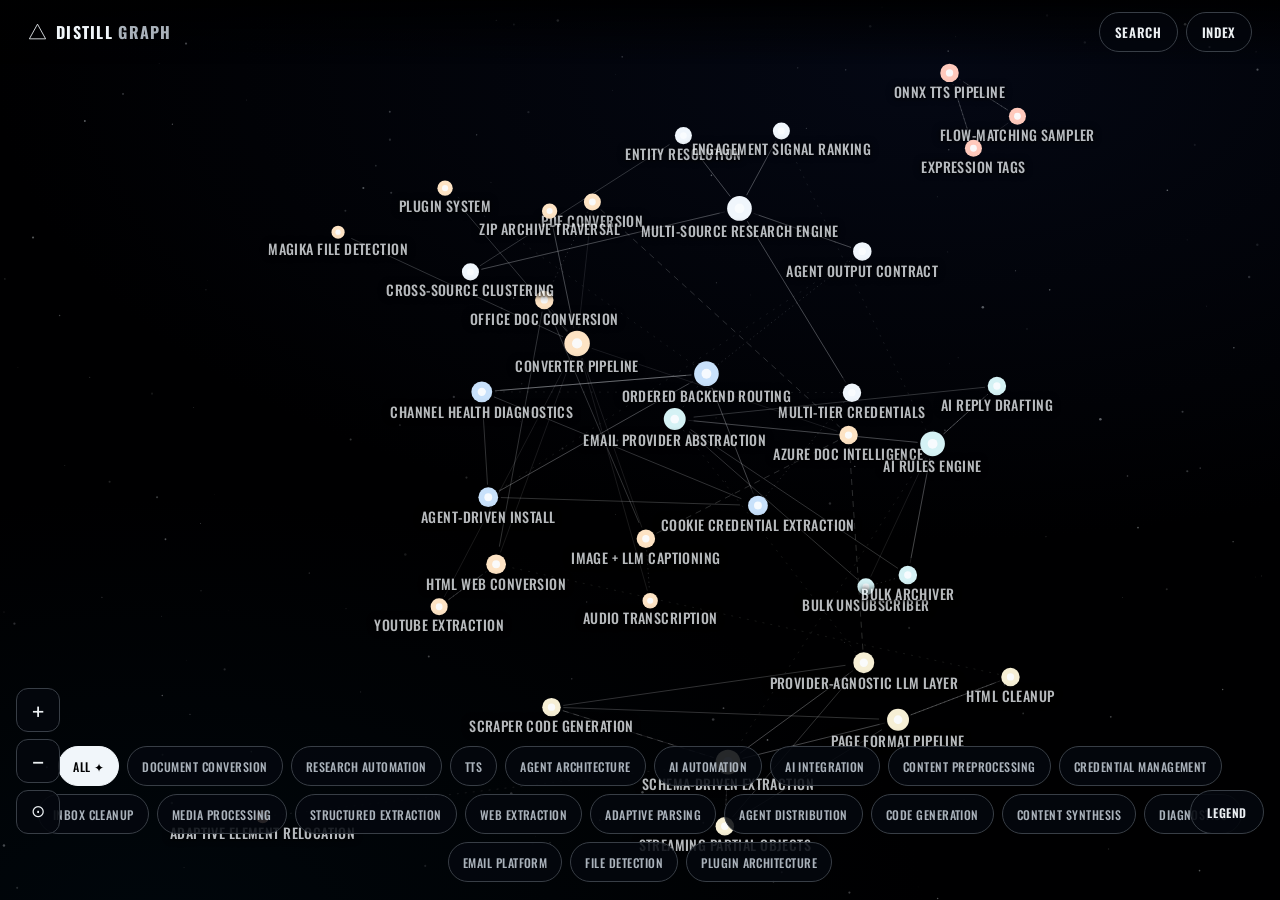
==== commit 269ba014: "Polish: star hover states, search empty-state, dialog focus, tinted dust Final quality pass (impecca" ====
--- a/index.html
+++ b/index.html
@@ -67,6 +67,7 @@
     <p class="di-desc"></p>
   </div>
 
+  <div id="search-empty" hidden></div>
   <nav id="domain-rail" aria-label="Filter by domain"></nav>
   <p id="hint">Drag to pan · pinch or use + / − to zoom · tap a star</p>
 
--- a/styles.css
+++ b/styles.css
@@ -325,3 +325,104 @@
   *, *::before, *::after { animation-duration: 0.001ms !important; transition-duration: 0.06ms !important; }
   #loader .mark { opacity: 1; animation: none; }
 }
+
+/* ===================== POLISH PASS — make-interfaces-feel-better ===================== */
+
+html { -webkit-font-smoothing: antialiased; -moz-osx-font-smoothing: grayscale; }
+
+/* updating numbers stay aligned */
+.index-stats, .di-count, .loader-sub { font-variant-numeric: tabular-nums; }
+
+/* kinder text wrapping (no orphans on titles, even rag on body) */
+.loader-word, .sheet-title, .index-head h1, .di-name, .idx-label { text-wrap: balance; }
+.sheet-summary, .di-desc, .site-footer span { text-wrap: pretty; }
+
+/* tactile, interruptible press states on controls (compositor-friendly only) */
+.nav-btn, .chip, .cta, .conn, #zoom-controls button, #legend-btn {
+  transition-property: transform, background-color, color, border-color, box-shadow;
+  transition-duration: 160ms;
+  transition-timing-function: var(--ease);
+}
+.nav-btn:active, .chip:active, .cta:active, .conn:active,
+#zoom-controls button:active, #legend-btn:active { transform: scale(0.96); }
+
+/* depth only where a floating surface earns it (popovers / the sheet) */
+#sheet { box-shadow: 0 -24px 64px oklch(0.02 0.01 256 / 0.55); }
+@media (min-width: 1024px) { #sheet { box-shadow: -30px 0 72px oklch(0.02 0.01 256 / 0.5); } }
+#domain-info, #legend { box-shadow: 0 12px 34px oklch(0.02 0.01 256 / 0.5); }
+
+/* hit areas >= 40px */
+.chip, .conn { min-height: 40px; }
+
+/* optical centering: the up-right arrow + reset glyph sit a hair low geometrically */
+.cta .arr { transform: translateY(0.5px); }
+#zoom-controls #zoom-reset { padding-bottom: 1px; }
+
+/* respect reduced-motion: no press-scale if the user opts out */
+@media (prefers-reduced-motion: reduce) {
+  .nav-btn:active, .chip:active, .cta:active, .conn:active,
+  #zoom-controls button:active, #legend-btn:active { transform: none; }
+}
+
+/* ===================== v3 CRAFT REFINEMENT ===================== */
+
+/* kill the browser focus box on tap; keyboard users get a clean ring on the star only */
+.node:focus { outline: none; }
+.node:focus-visible { outline: none; }
+.node:focus-visible .star { stroke: var(--ink); stroke-width: 2px; paint-order: stroke; }
+
+/* stars: bright crisp core + tight, sparing glow (no muddy grey blobs) */
+.node .core { fill: oklch(0.99 0.004 250); opacity: 0.92; pointer-events: none; transition: opacity 0.2s; }
+.node .halo { opacity: 0; }
+.node.lit .halo { opacity: 0.4; }
+.node.selected .halo { opacity: 0.62; }
+.node.dim .core { opacity: 0.45; }
+
+/* labels: soft layered shadow, no hard cartoon outline */
+.node .label {
+  font-size: 10.5px; font-weight: 500; letter-spacing: 0.03em;
+  stroke: none; paint-order: normal;
+  text-shadow: 0 0 4px var(--canvas-deep), 0 0 9px var(--canvas-deep), 0 1px 2px oklch(0 0 0 / 0.85);
+}
+.node.show-label .label { opacity: 0.78; }
+.node.lit .label, .node.selected .label { opacity: 1; }
+
+/* a delicate web at rest; crisp only where it's lit */
+.edge { stroke-opacity: 0.12; }
+.edge.depends-on { stroke-opacity: 0.2; }
+.edge.same-repo { stroke-opacity: 0.1; }
+.edge.same-domain { stroke-opacity: 0.15; }
+.edge.alternative-to { stroke-opacity: 0.18; }
+.edge.similar-pattern { stroke-opacity: 0.09; }
+.edge.lit { stroke-opacity: 0.85 !important; }
+.edge.dim { stroke-opacity: 0.03 !important; }
+.arrowhead { fill: var(--ink); opacity: 0.78; }
+
+/* constellation names: refined, soft, only at low zoom */
+.constellation {
+  font-size: 11.5px; letter-spacing: 0.22em; fill: var(--text-3);
+  stroke: none; paint-order: normal;
+  text-shadow: 0 0 6px var(--canvas-deep), 0 1px 2px var(--canvas-deep);
+}
+.constellation.shown { opacity: 0.4; }
+.constellation.active { opacity: 0.92; fill: var(--text-2); }
+.constellation.muted { opacity: 0.08; }
+
+/* ===================== POLISH: interaction states + empty state ===================== */
+
+/* star hover feedback (real-pointer devices only, so touch taps don't stick) */
+@media (hover: hover) {
+  .node:hover .core { opacity: 1; }
+  .node:hover .halo { opacity: 0.32; }
+  .node:hover .label { opacity: 0.96; }
+}
+
+/* search: no-results state (teaches, doesn't just go dark) */
+#search-empty {
+  position: fixed; z-index: 26; top: 50%; left: 0; right: 0;
+  transform: translateY(-50%); text-align: center; padding: 0 24px;
+  font-family: var(--mono); font-size: 13px; color: var(--text-2);
+  pointer-events: none;
+}
+#search-empty[hidden] { display: none; }
+#search-empty b { color: var(--text-1); font-weight: 500; }
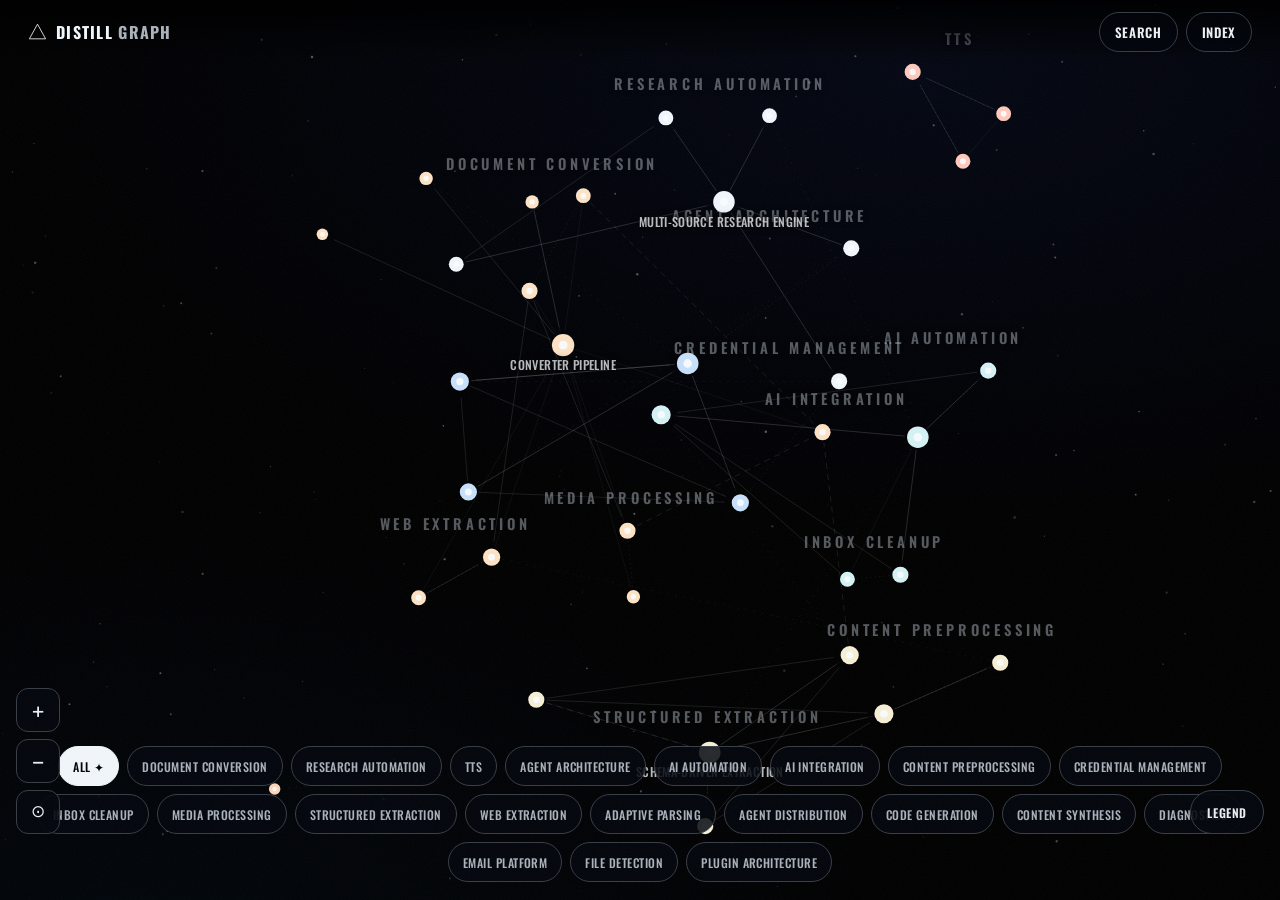
==== commit 4b3e1026: "Redesign resting state: labels on demand, whisper edges, room to breathe The map showed all 36 label" ====
--- a/index.html
+++ b/index.html
@@ -26,6 +26,8 @@
 <link rel="stylesheet" href="styles.css" />
 </head>
 <body>
+
+<div id="grain" aria-hidden="true"></div>
 
 <!-- LOADER -->
 <div id="loader" aria-hidden="true">
--- a/styles.css
+++ b/styles.css
@@ -426,3 +426,24 @@
 }
 #search-empty[hidden] { display: none; }
 #search-empty b { color: var(--text-1); font-weight: 500; }
+
+/* ===================== REDESIGN: calm resting state ===================== */
+
+/* whisper-faint web at rest; dots and negative space carry the composition */
+.edge { stroke-opacity: 0.06; }
+.edge.depends-on { stroke-opacity: 0.11; }
+.edge.same-repo { stroke-opacity: 0.05; }
+.edge.same-domain { stroke-opacity: 0.08; }
+.edge.alternative-to { stroke-opacity: 0.1; }
+.edge.similar-pattern { stroke-opacity: 0.05; }
+
+/* constellation names are the primary orientation at rest */
+.constellation { font-size: 12.5px; letter-spacing: 0.26em; fill: var(--text-2); font-weight: 600; }
+.constellation.shown { opacity: 0.5; }
+.constellation.active { opacity: 1; fill: var(--text-1); }
+
+/* film grain breaks the digital flatness (static, very subtle) */
+#grain {
+  position: fixed; inset: 0; z-index: 6; pointer-events: none; opacity: 0.04;
+  background-image: url("data:image/svg+xml,%3Csvg xmlns='http://www.w3.org/2000/svg' width='160' height='160'%3E%3Cfilter id='n'%3E%3CfeTurbulence type='fractalNoise' baseFrequency='0.85' numOctaves='2' stitchTiles='stitch'/%3E%3C/filter%3E%3Crect width='100%25' height='100%25' filter='url(%23n)'/%3E%3C/svg%3E");
+}
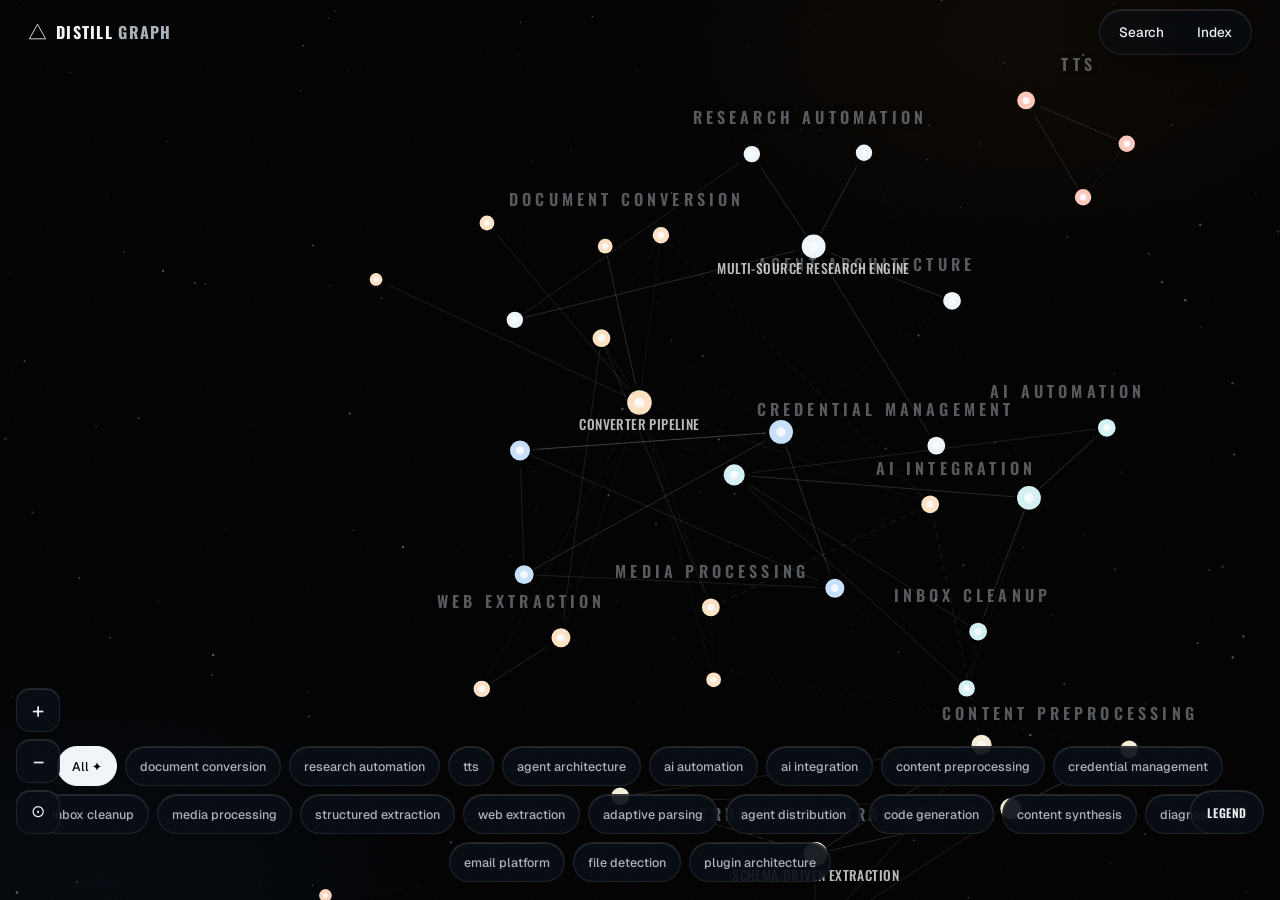
==== commit 769649a2: "High-end pass: Geist type, glass nav island, double-bezel sheet, nested CTAs Applies the high-end-vi" ====
--- a/index.html
+++ b/index.html
@@ -21,7 +21,7 @@
 
 <link rel="preconnect" href="https://fonts.googleapis.com" />
 <link rel="preconnect" href="https://fonts.gstatic.com" crossorigin />
-<link href="https://fonts.googleapis.com/css2?family=Oswald:wght@400;500;600;700&family=Inter:wght@400;500;600&family=JetBrains+Mono:wght@400;500;700&display=swap" rel="stylesheet" />
+<link href="https://fonts.googleapis.com/css2?family=Geist:wght@400;500;600;700&family=Geist+Mono:wght@400;500&family=Oswald:wght@500;600;700&display=swap" rel="stylesheet" />
 
 <link rel="stylesheet" href="styles.css" />
 </head>
--- a/styles.css
+++ b/styles.css
@@ -447,3 +447,97 @@
   position: fixed; inset: 0; z-index: 6; pointer-events: none; opacity: 0.04;
   background-image: url("data:image/svg+xml,%3Csvg xmlns='http://www.w3.org/2000/svg' width='160' height='160'%3E%3Cfilter id='n'%3E%3CfeTurbulence type='fractalNoise' baseFrequency='0.85' numOctaves='2' stitchTiles='stitch'/%3E%3C/filter%3E%3Crect width='100%25' height='100%25' filter='url(%23n)'/%3E%3C/svg%3E");
 }
+
+/* ===================== HIGH-END VISUAL PASS (Awwwards-tier chrome) ===================== */
+:root {
+  --body: "Geist", system-ui, -apple-system, sans-serif;
+  --mono: "Geist Mono", ui-monospace, SFMono-Regular, Menlo, monospace;
+  --island: cubic-bezier(0.32, 0.72, 0, 1);
+  --glass: oklch(0.16 0.018 256 / 0.6);
+  --glass-solid: oklch(0.15 0.018 256 / 0.92);
+  --hairline: oklch(0.92 0.012 250 / 0.1);
+  --inset-hi: inset 0 1px 0 oklch(0.99 0.01 250 / 0.12);
+}
+
+/* deeper OLED base + restrained warm/cool mesh orbs (not the purple cliche) */
+body {
+  background:
+    radial-gradient(58% 48% at 80% 4%, oklch(0.5 0.1 64 / 0.1), transparent 60%),
+    radial-gradient(52% 44% at 8% 98%, oklch(0.46 0.09 244 / 0.1), transparent 60%),
+    oklch(0.038 0.009 256);
+}
+
+/* floating glass control island, detached and rounded-full */
+#nav { background: none; }
+.nav-actions {
+  gap: 3px; padding: 4px; border-radius: 999px;
+  background: var(--glass);
+  -webkit-backdrop-filter: blur(22px) saturate(1.5); backdrop-filter: blur(22px) saturate(1.5);
+  border: 1px solid var(--hairline);
+  box-shadow: var(--inset-hi), 0 10px 34px oklch(0.02 0.01 256 / 0.5);
+}
+.nav-btn {
+  font-family: var(--body); font-weight: 500; text-transform: none; letter-spacing: 0;
+  font-size: 13.5px; background: transparent; border: none; min-height: 36px; border-radius: 999px;
+  transition: background 0.45s var(--island), color 0.45s var(--island), transform 0.45s var(--island);
+}
+.nav-btn:hover { background: oklch(0.99 0.01 250 / 0.08); border: none; }
+.nav-btn:active { transform: scale(0.95); }
+.nav-btn[aria-pressed="true"] { background: var(--ink); color: oklch(0.04 0.01 256); }
+
+/* small floating controls: solid glass (no blur on scroll containers) + inset highlight */
+#zoom-controls button, #legend-btn {
+  background: var(--glass-solid); border: 1px solid var(--hairline); box-shadow: var(--inset-hi);
+}
+#zoom-controls button { border-radius: 14px; }
+.chip { background: var(--glass-solid); border: 1px solid var(--hairline); box-shadow: var(--inset-hi); font-family: var(--body); font-weight: 500; text-transform: none; letter-spacing: 0; font-size: 12.5px; }
+.chip.active { background: var(--ink); color: oklch(0.04 0.01 256); }
+
+/* double-bezel detail sheet: glass outer shell + distinct inner core */
+#sheet {
+  background: var(--glass);
+  -webkit-backdrop-filter: blur(30px) saturate(1.5); backdrop-filter: blur(30px) saturate(1.5);
+  border: 1px solid var(--hairline); padding: 6px;
+  box-shadow: var(--inset-hi), 0 -34px 80px oklch(0.02 0.01 256 / 0.6);
+}
+.sheet-body { background: oklch(0.09 0.013 256 / 0.82); border-radius: 19px; box-shadow: inset 0 1px 0 oklch(0.99 0.01 250 / 0.07); }
+.sheet-grip { margin: 9px 0 5px; }
+@media (max-width: 1023px) { #sheet { border-radius: 26px 26px 0 0; } .sheet-body { border-radius: 21px 21px 0 0; } }
+@media (min-width: 1024px) { #sheet { border-radius: 0; border-left: 1px solid var(--hairline); padding: 8px; } .sheet-body { border-radius: 16px; } }
+
+/* domain panel + legend: glass + inset hairline */
+#domain-info, #legend {
+  background: var(--glass);
+  -webkit-backdrop-filter: blur(24px) saturate(1.5); backdrop-filter: blur(24px) saturate(1.5);
+  border: 1px solid var(--hairline); box-shadow: var(--inset-hi), 0 18px 44px oklch(0.02 0.01 256 / 0.5);
+}
+
+/* eyebrow pill on the sheet domain tag */
+.sheet-tag {
+  padding: 6px 12px 6px 10px; border-radius: 999px;
+  background: oklch(0.99 0.01 250 / 0.05); border: 1px solid var(--hairline);
+  letter-spacing: 0.1em; font-size: 10.5px; text-transform: uppercase;
+}
+
+/* button-in-button CTAs with magnetic hover physics */
+.sheet-title { letter-spacing: 0; }
+.cta {
+  justify-content: space-between; padding: 9px 9px 9px 22px; min-height: 54px;
+  border: 1px solid var(--hairline); border-radius: 999px;
+  background: oklch(0.99 0.01 250 / 0.045); box-shadow: var(--inset-hi);
+  text-transform: none; letter-spacing: 0;
+  transition: background 0.5s var(--island), transform 0.4s var(--island), border-color 0.45s var(--island);
+}
+.cta:hover { background: oklch(0.99 0.01 250 / 0.09); border-color: oklch(0.92 0.012 250 / 0.22); color: var(--ink); }
+.cta:active { transform: scale(0.985); }
+.cta .cta-label { font-family: var(--body); font-weight: 500; font-size: 15px; }
+.cta .cta-icon {
+  width: 36px; height: 36px; flex-shrink: 0; border-radius: 999px; display: grid; place-items: center;
+  background: oklch(0.99 0.01 250 / 0.1); color: var(--ink); font-size: 16px;
+  transition: transform 0.5s var(--island), background 0.45s var(--island), color 0.45s var(--island);
+}
+.cta:hover .cta-icon { transform: translate(2px, -2px) scale(1.07); background: var(--ink); color: oklch(0.04 0.01 256); }
+
+/* connected chips: glass pill, sentence case */
+.conn { background: oklch(0.99 0.01 250 / 0.04); border: 1px solid var(--hairline); box-shadow: var(--inset-hi); font-family: var(--body); font-weight: 500; text-transform: none; letter-spacing: 0; }
+.conn:hover { border-color: oklch(0.92 0.012 250 / 0.24); }
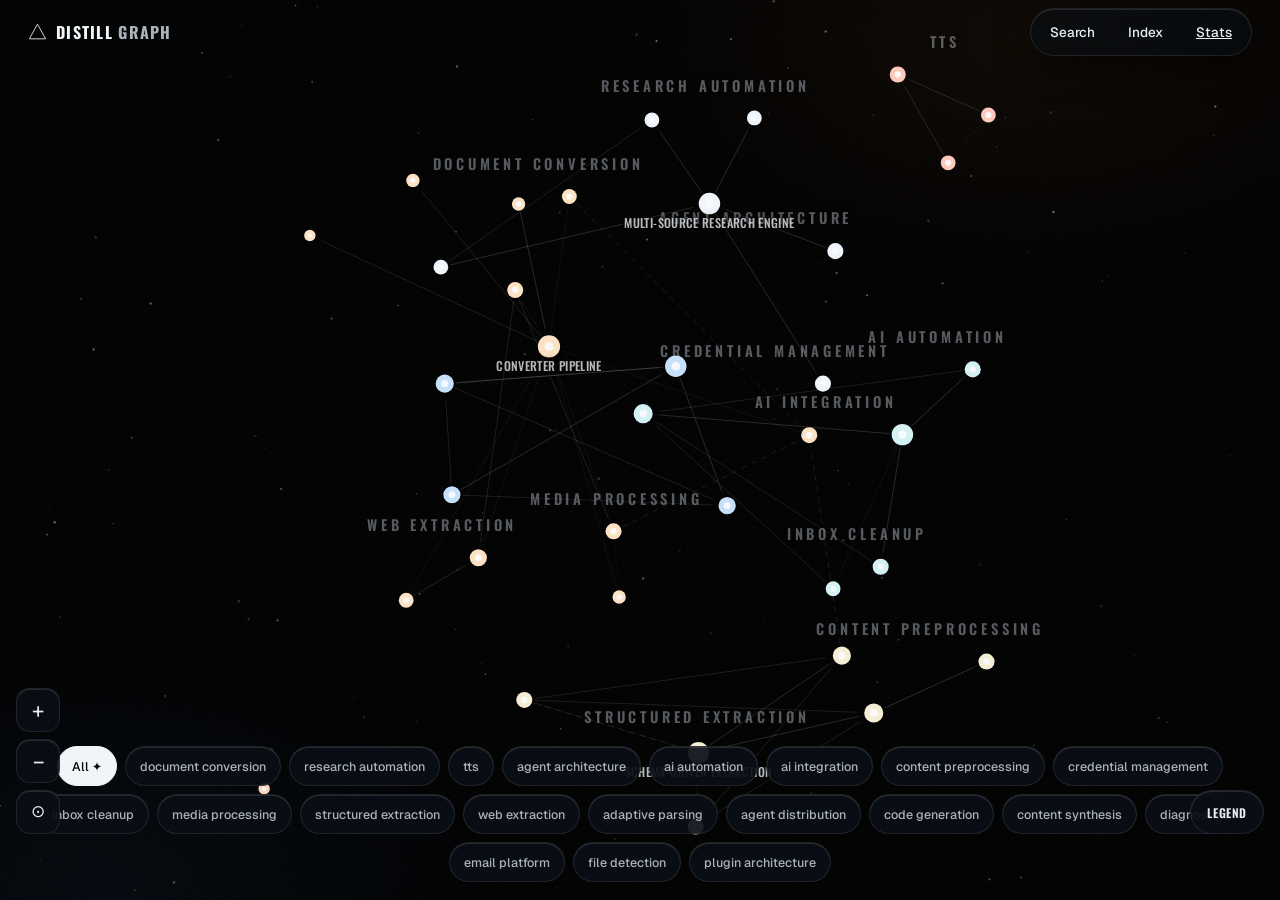
==== commit d398ef2e: "Add stats page: a navigable data story of the graph New stats page, computed live from graph.json, t" ====
--- a/index.html
+++ b/index.html
@@ -52,6 +52,7 @@
   <div class="nav-actions">
     <button class="nav-btn" id="search-btn" aria-label="Search patterns">Search</button>
     <button class="nav-btn" id="view-btn" aria-pressed="false">Index</button>
+    <a class="nav-btn" href="stats.html">Stats</a>
   </div>
   <div id="search-bar" hidden>
     <input id="search-input" type="search" placeholder="Search patterns, domains, repos" autocomplete="off" spellcheck="false" aria-label="Search patterns" />
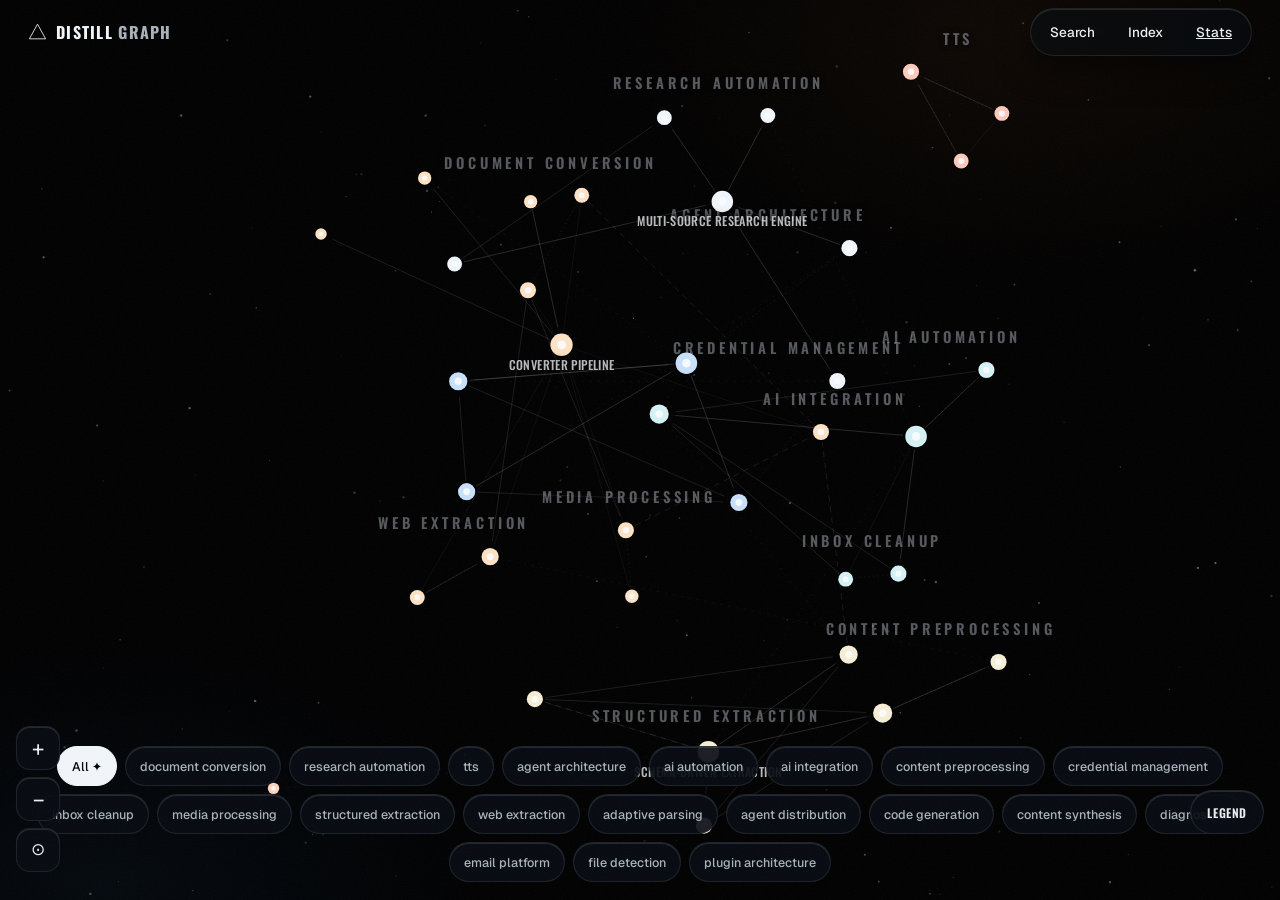
==== commit d04acd1f: "AI-readable surfaces, detail pass, and skill update - Add /llms.txt: the full graph as machine-reada" ====
--- a/index.html
+++ b/index.html
@@ -24,10 +24,13 @@
 <link href="https://fonts.googleapis.com/css2?family=Geist:wght@400;500;600;700&family=Geist+Mono:wght@400;500&family=Oswald:wght@500;600;700&display=swap" rel="stylesheet" />
 
 <link rel="stylesheet" href="styles.css" />
+  <link rel="alternate" type="text/markdown" href="/llms.txt" title="Machine-readable graph summary for AI agents" />
+  <script type="application/ld+json">{"@context":"https://schema.org","@type":"Dataset","name":"Distill Graph","description":"A knowledge graph of 36 reusable engineering patterns distilled from 7 open-source repositories into 20 domains.","url":"https://distill-graph.vercel.app","keywords":["engineering patterns","knowledge graph","software architecture","code reuse"],"creator":{"@type":"Organization","name":"distill-it","url":"https://github.com/derrick-ships/distill-it"},"distribution":[{"@type":"DataDownload","encodingFormat":"application/json","contentUrl":"https://distill-graph.vercel.app/graph.json"},{"@type":"DataDownload","encodingFormat":"text/markdown","contentUrl":"https://distill-graph.vercel.app/llms.txt"}]}</script>
 </head>
 <body>
 
 <div id="grain" aria-hidden="true"></div>
+<noscript><div style="max-width:680px;margin:72px auto;padding:0 24px;font-family:system-ui,sans-serif;color:#e8e8f0;line-height:1.6"><h1 style="font-weight:700">Distill ▲ Graph</h1><p>This interactive map needs JavaScript. For a complete, machine-readable summary of all 36 patterns (with study and build links), read <a href="/llms.txt" style="color:#9db4ff">/llms.txt</a>, or the raw data at <a href="/graph.json" style="color:#9db4ff">/graph.json</a>. Source: <a href="https://github.com/derrick-ships/distill-it" style="color:#9db4ff">distill-it</a>.</p></div></noscript>
 
 <!-- LOADER -->
 <div id="loader" aria-hidden="true">
--- a/styles.css
+++ b/styles.css
@@ -541,3 +541,21 @@
 /* connected chips: glass pill, sentence case */
 .conn { background: oklch(0.99 0.01 250 / 0.04); border: 1px solid var(--hairline); box-shadow: var(--inset-hi); font-family: var(--body); font-weight: 500; text-transform: none; letter-spacing: 0; }
 .conn:hover { border-color: oklch(0.92 0.012 250 / 0.24); }
+
+/* ===================== DETAIL PASS: connected list + control placement ===================== */
+
+/* connected items become a clean, scannable, divider-separated list (handles any length) */
+.conn-list { flex-direction: column; flex-wrap: nowrap; gap: 0; margin-top: 6px; border-top: 1px solid var(--hair-soft); }
+.conn {
+  width: 100%; justify-content: flex-start; align-items: center; gap: 11px;
+  min-height: 0; padding: 13px 4px; border: none; border-bottom: 1px solid var(--hair-soft);
+  border-radius: 0; background: transparent; box-shadow: none; text-align: left;
+}
+.conn:hover { background: oklch(0.99 0.01 250 / 0.035); border-bottom-color: var(--hair-soft); }
+.conn .sw-dot { width: 9px; height: 9px; flex-shrink: 0; }
+.conn .conn-name { flex: 1; min-width: 0; font-family: var(--body); font-weight: 500; font-size: 14.5px; color: var(--text-1); line-height: 1.32; }
+.conn em { flex-shrink: 0; margin-left: 10px; font-family: var(--mono); font-style: normal; font-size: 11.5px; letter-spacing: 0; color: var(--text-3); white-space: nowrap; }
+
+/* zoom controls move to the left edge midline so they never crowd the domain rail */
+#zoom-controls { left: var(--s-md); top: 50%; bottom: auto; transform: translateY(-50%); }
+@media (min-width: 1024px) { #zoom-controls { top: auto; bottom: calc(env(safe-area-inset-bottom) + 28px); transform: none; } }
